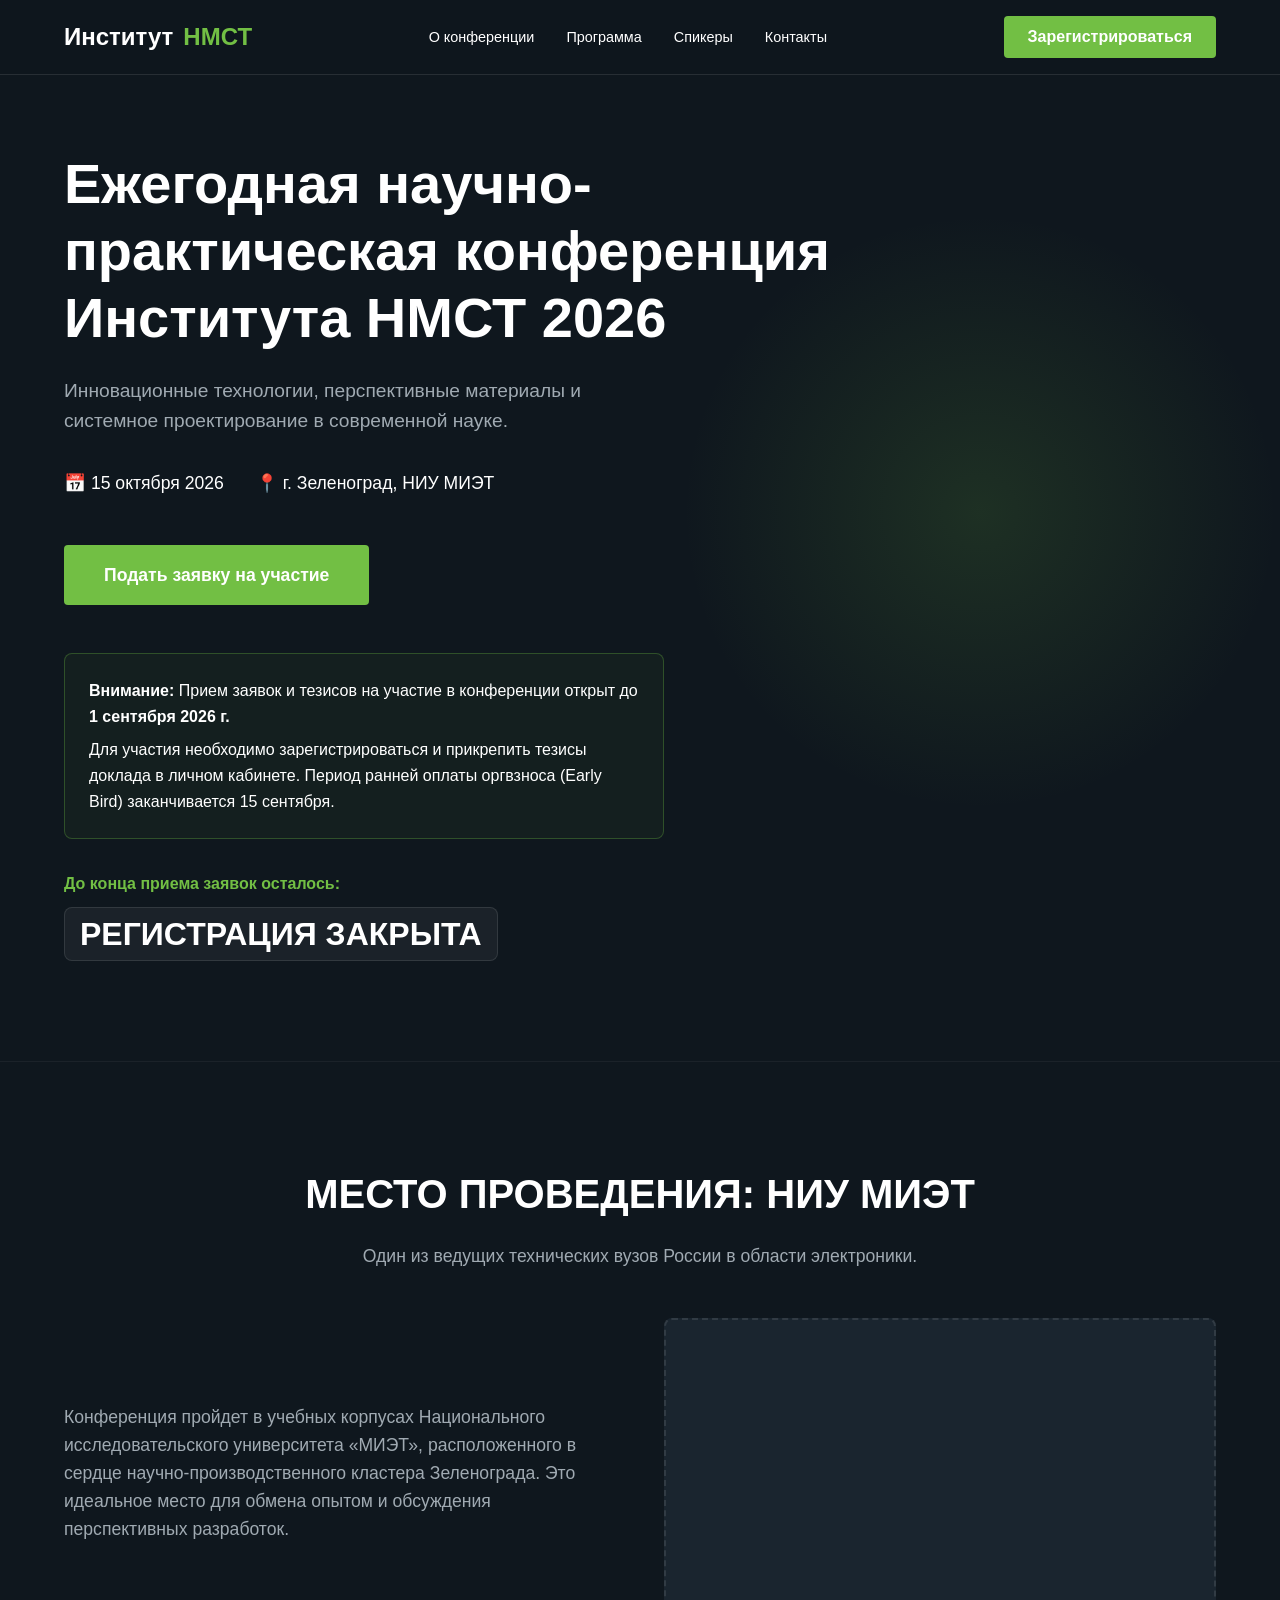
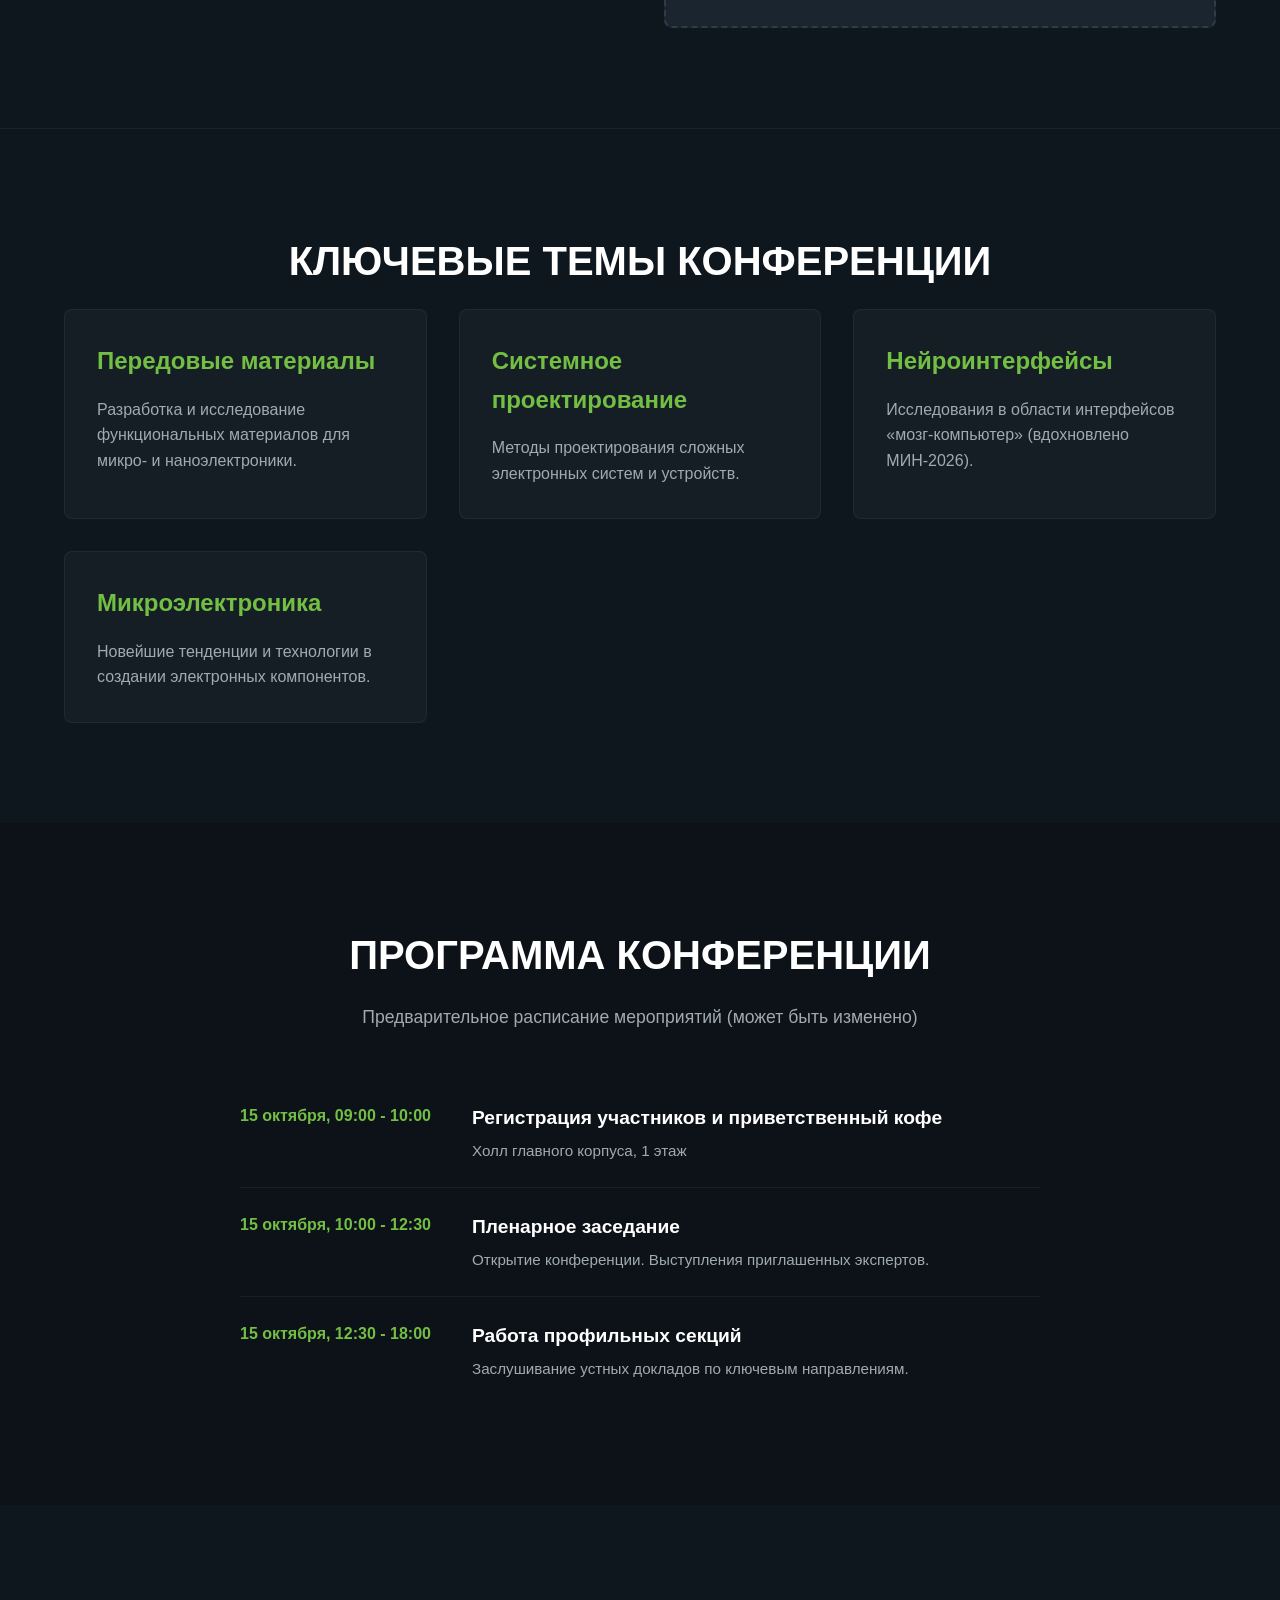
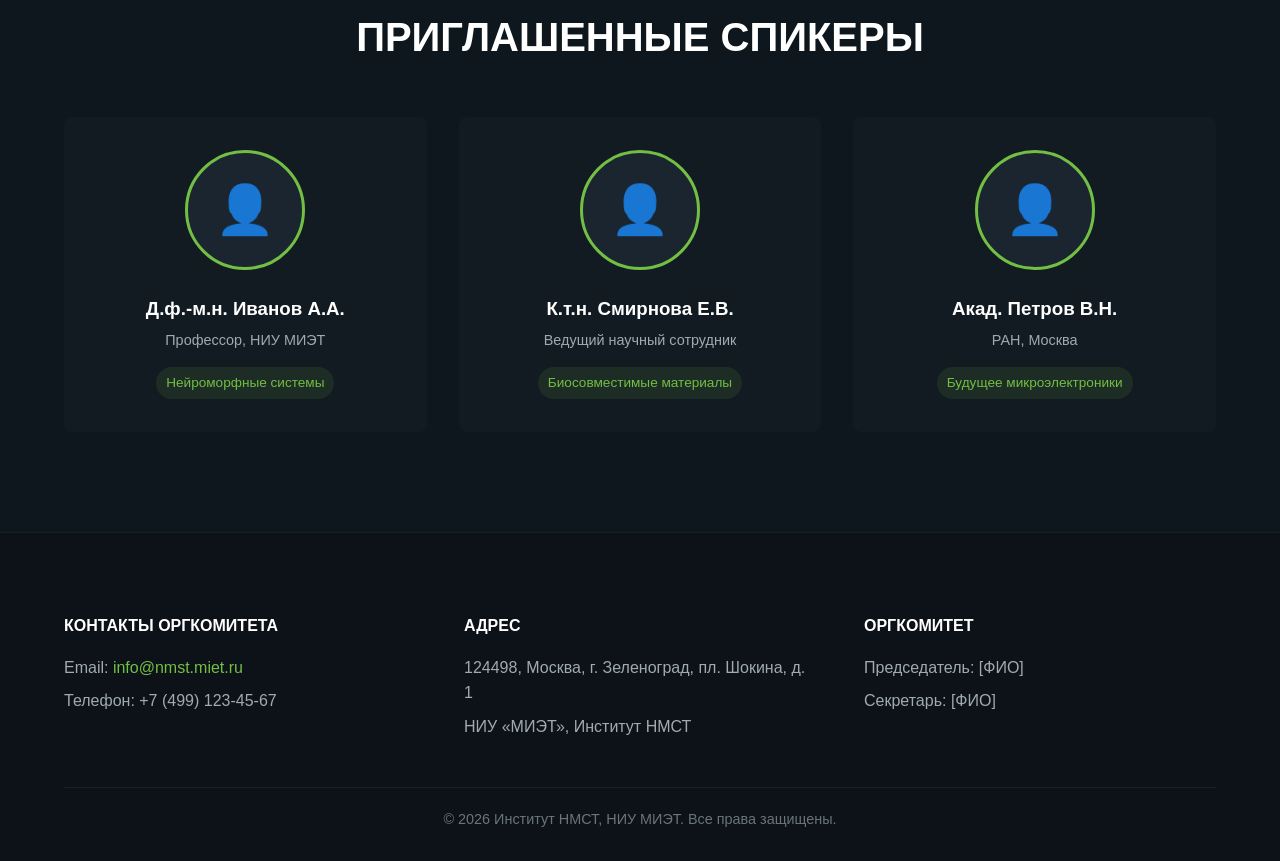
==== index.html @ b45064c2 "Update index.html" ====
<!DOCTYPE html>
<html lang="ru">
<head>
    <meta charset="UTF-8">
    <meta name="viewport" content="width=device-width, initial-scale=1.0">
    <title>Ежегодная конференция Института НМСТ</title>
    <link rel="stylesheet" href="css/style.css">

</head>
<body>

    <header>
        <nav class="navbar">
            <a href="#" class="logo">Институт <span>НМСТ</span></a>
            <ul class="nav-links">
                <li><a href="#location">О конференции</a></li>
                <li><a href="#topics">Программа</a></li>
                <li><a href="#speakers">Спикеры</a></li>
                <li><a href="#contacts">Контакты</a></li>
            </ul>
            <a href="register.html" class="btn-register-sm">Зарегистрироваться</a>
        </nav>
    </header>

    <section class="hero">
        <h1 class="hero-title">Ежегодная научно-практическая конференция Института НМСТ 2026</h1>
        <p class="hero-subtitle">Инновационные технологии, перспективные материалы и системное проектирование в современной науке.</p>
        
        <div class="hero-info">
            <div class="info-item">
                <span>📅 15 октября 2026</span>
            </div>
            <div class="info-item">
                <span>📍 г. Зеленоград, НИУ МИЭТ</span>
            </div>
        </div>

        <a href="apply.html" class="btn-register-lg">Подать заявку на участие</a>

        <div class="deadline-box">
            <p><strong>Внимание:</strong> Прием заявок и тезисов на участие в конференции открыт до <strong>1 сентября 2026 г.</strong></p>
            <p>Для участия необходимо зарегистрироваться и прикрепить тезисы доклада в личном кабинете. Период ранней оплаты оргвзноса (Early Bird) заканчивается 15 сентября.</p>
        </div>
        <div class="countdown-container">
            <p>До конца приема заявок осталось:</p>
            <div class="countdown" id="countdown">
                <div class="time-box"><span id="days">00</span><small>Дней</small></div>
                <div class="time-box"><span id="hours">00</span><small>Часов</small></div>
                <div class="time-box"><span id="minutes">00</span><small>Минут</small></div>
                <div class="time-box"><span id="seconds">00</span><small>Секунд</small></div>
            </div>
        </div>
    </section>

    <section class="about-location fade-in-section" id="location">
        <h2 class="section-title">МЕСТО ПРОВЕДЕНИЯ: НИУ МИЭТ</h2>
        <p class="section-subtitle">Один из ведущих технических вузов России в области электроники.</p>
        <div class="location-details">
            <p>Конференция пройдет в учебных корпусах Национального исследовательского университета «МИЭТ», расположенного в сердце научно-производственного кластера Зеленограда. Это идеальное место для обмена опытом и обсуждения перспективных разработок.</p>
            <div class="map-placeholder" style="overflow: hidden; padding: 0;">
    <iframe src="https://yandex.ru/map-widget/v1/?ll=37.217500%2C55.983333&z=16&text=МИЭТ%20Зеленоград" width="100%" height="100%" frameborder="0" allowfullscreen="true" style="border-radius: 6px;"></iframe>
</div>
        </div>
    </section>

    <section class="conference-topics fade-in-section" id="topics">
        <h2 class="section-title">КЛЮЧЕВЫЕ ТЕМЫ КОНФЕРЕНЦИИ</h2>
        <div class="topics-grid">
            <div class="topic-card">
                <h3>Передовые материалы</h3>
                <p>Разработка и исследование функциональных материалов для микро- и наноэлектроники.</p>
            </div>
            <div class="topic-card">
                <h3>Системное проектирование</h3>
                <p>Методы проектирования сложных электронных систем и устройств.</p>
            </div>
            <div class="topic-card">
                <h3>Нейроинтерфейсы</h3>
                <p>Исследования в области интерфейсов «мозг-компьютер» (вдохновлено МИН-2026).</p>
            </div>
            <div class="topic-card">
                <h3>Микроэлектроника</h3>
                <p>Новейшие тенденции и технологии в создании электронных компонентов.</p>
            </div>
        </div>
    </section>
    
    <section class="program fade-in-section" id="program">
            <h2 class="section-title">ПРОГРАММА КОНФЕРЕНЦИИ</h2>
            <p class="section-subtitle">Предварительное расписание мероприятий (может быть изменено)</p>
            <div class="schedule-container">
                <div class="schedule-item">
                    <div class="time">15 октября, 09:00 - 10:00</div>
                    <div class="event-details">
                        <h4>Регистрация участников и приветственный кофе</h4>
                        <p>Холл главного корпуса, 1 этаж</p>
                    </div>
                </div>
                <div class="schedule-item">
                    <div class="time">15 октября, 10:00 - 12:30</div>
                    <div class="event-details">
                        <h4>Пленарное заседание</h4>
                        <p>Открытие конференции. Выступления приглашенных экспертов.</p>
                    </div>
                </div>
                <div class="schedule-item">
                    <div class="time">15 октября, 12:30 - 18:00</div>
                    <div class="event-details">
                        <h4>Работа профильных секций</h4>
                        <p>Заслушивание устных докладов по ключевым направлениям.</p>
                    </div>
                </div>
            </div>
        </section>
    
        <section class="speakers fade-in-section" id="speakers">
            <h2 class="section-title">ПРИГЛАШЕННЫЕ СПИКЕРЫ</h2>
            <div class="speakers-grid">
                <div class="speaker-card">
                    <div class="speaker-img">👤</div>
                    <h3>Д.ф.-м.н. Иванов А.А.</h3>
                    <p>Профессор, НИУ МИЭТ</p>
                    <span class="speaker-topic">Нейроморфные системы</span>
                </div>
                <div class="speaker-card">
                    <div class="speaker-img">👤</div>
                    <h3>К.т.н. Смирнова Е.В.</h3>
                    <p>Ведущий научный сотрудник</p>
                    <span class="speaker-topic">Биосовместимые материалы</span>
                </div>
                <div class="speaker-card">
                    <div class="speaker-img">👤</div>
                    <h3>Акад. Петров В.Н.</h3>
                    <p>РАН, Москва</p>
                    <span class="speaker-topic">Будущее микроэлектроники</span>
                </div>
            </div>
        </section>
    <footer id="contacts">
        <div class="footer-grid">
            <div class="footer-block">
                <h4>КОНТАКТЫ ОРГКОМИТЕТА</h4>
                <p>Email: <a href="mailto:info@nmst.miet.ru">info@nmst.miet.ru</a></p>
                <p>Телефон: +7 (499) 123-45-67</p>
            </div>
            <div class="footer-block">
                <h4>АДРЕС</h4>
                <p>124498, Москва, г. Зеленоград, пл. Шокина, д. 1</p>
                <p>НИУ «МИЭТ», Институт НМСТ</p>
            </div>
            <div class="footer-block">
                <h4>ОРГКОМИТЕТ</h4>
                <p>Председатель: [ФИО]</p>
                <p>Секретарь: [ФИО]</p>
            </div>
        </div>
        <p class="copyright">&copy; 2026 Институт НМСТ, НИУ МИЭТ. Все права защищены.</p>
    </footer>
    <script>
        // --- Логика модального окна ---
        const modal = document.getElementById("regModal");

        function openModal() {
            modal.style.display = "flex";
        }

        function closeModal() {
            modal.style.display = "none";
        }

        // Закрытие при клике вне окна
        window.onclick = function(event) {
            if (event.target == modal) {
                closeModal();
            }
        }

        // --- Логика таймера обратного отсчета ---
        // Устанавливаем дедлайн (1 сентября 2026 года)
        const countDownDate = new Date("Sep 1, 2026 00:00:00").getTime();

        const x = setInterval(function() {
            const now = new Date().getTime();
            const distance = countDownDate - now;

            // Математика для дней, часов, минут и секунд
            const days = Math.floor(distance / (1000 * 60 * 60 * 24));
            const hours = Math.floor((distance % (1000 * 60 * 60 * 24)) / (1000 * 60 * 60));
            const minutes = Math.floor((distance % (1000 * 60 * 60)) / (1000 * 60));
            const seconds = Math.floor((distance % (1000 * 60)) / 1000);

            // Выводим результат в элементы
            document.getElementById("days").innerHTML = days < 10 ? "0" + days : days;
            document.getElementById("hours").innerHTML = hours < 10 ? "0" + hours : hours;
            document.getElementById("minutes").innerHTML = minutes < 10 ? "0" + minutes : minutes;
            document.getElementById("seconds").innerHTML = seconds < 10 ? "0" + seconds : seconds;

            // Если время вышло
            if (distance < 0) {
                clearInterval(x);
                document.getElementById("countdown").innerHTML = "<div class='time-box'><span>РЕГИСТРАЦИЯ ЗАКРЫТА</span></div>";
            }
        }, 1000); // Обновление каждую секунду
        const observer = new IntersectionObserver((entries) => {
                entries.forEach(entry => {
                    if (entry.isIntersecting) {
                        entry.target.classList.add('is-visible');
                    }
                });
            }, { threshold: 0.1 }); // 0.1 означает, что анимация начнется, когда блок появится на 10%
    
            // Находим все элементы с классом fade-in-section и следим за ними
            document.querySelectorAll('.fade-in-section').forEach((section) => {
                observer.observe(section);
            });
    </script>
</body>
</html>
---- css/style.css ----
html {
    scroll-behavior: smooth;
}

:root {
    --primary-color: #72bf44; /* Зеленый акцент из референса */
    --primary-hover: #5da036;
    --bg-dark: #0f171e;
    --text-light: #ffffff;
    --text-muted: #a0aab2;
}

* {
    margin: 0;
    padding: 0;
    box-sizing: border-box;
    font-family: 'Segoe UI', Roboto, Helvetica, Arial, sans-serif;
}

body {
    background-color: var(--bg-dark);
    color: var(--text-light);
    line-height: 1.6;
}

/* Навигация */
header {
    background-color: rgba(15, 23, 30, 0.95);
    position: fixed;
    width: 100%;
    top: 0;
    z-index: 1000;
    border-bottom: 1px solid rgba(255, 255, 255, 0.1);
}

.navbar {
    display: flex;
    justify-content: space-between;
    align-items: center;
    padding: 1rem 5%;
    max-width: 1400px;
    margin: 0 auto;
}

.logo {
    font-size: 1.5rem;
    font-weight: bold;
    color: var(--text-light);
    text-decoration: none;
    display: flex;
    align-items: center;
    gap: 10px;
}

.logo span {
    color: var(--primary-color);
}

.nav-links {
    list-style: none;
    display: flex;
    gap: 2rem;
}

.nav-links a {
    color: var(--text-light);
    text-decoration: none;
    font-size: 0.9rem;
    transition: color 0.3s;
}

.nav-links a:hover {
    color: var(--primary-color);
}

.btn-register-sm {
    background-color: var(--primary-color);
    color: #fff;
    padding: 0.5rem 1.5rem;
    border: none;
    border-radius: 4px;
    cursor: pointer;
    font-weight: bold;
    transition: background 0.3s;
    text-decoration: none;
}

.btn-register-sm:hover {
    background-color: var(--primary-hover);
}

/* Главный экран (Hero Section) */
.hero {
    padding: 150px 5% 100px;
    min-height: 100vh;
    display: flex;
    flex-direction: column;
    justify-content: center;
    max-width: 1400px;
    margin: 0 auto;
    position: relative;
}

/* Декоративный элемент свечения на фоне */
.hero::before {
    content: '';
    position: absolute;
    top: 20%;
    right: 0%;
    width: 600px;
    height: 600px;
    background: radial-gradient(circle, rgba(114, 191, 68, 0.15) 0%, rgba(15, 23, 30, 0) 70%);
    z-index: -1;
}

.hero-title {
    font-size: 3.5rem;
    line-height: 1.2;
    margin-bottom: 1.5rem;
    max-width: 800px;
}

.hero-subtitle {
    font-size: 1.2rem;
    color: var(--text-muted);
    margin-bottom: 2rem;
    max-width: 600px;
}

.hero-info {
    display: flex;
    gap: 2rem;
    margin-bottom: 3rem;
}

.info-item {
    display: flex;
    align-items: center;
    gap: 10px;
    font-size: 1.1rem;
}

.info-item i {
    color: var(--primary-color);
}

.btn-register-lg {
    background-color: var(--primary-color);
    color: #fff;
    padding: 1rem 2.5rem;
    border: none;
    border-radius: 4px;
    font-size: 1.1rem;
    cursor: pointer;
    font-weight: bold;
    display: inline-block;
    text-decoration: none;
    transition: background 0.3s, transform 0.2s;
    width: fit-content;
}

.btn-register-lg:hover {
    background-color: var(--primary-hover);
    transform: translateY(-2px);
}

.deadline-box {
    margin-top: 3rem;
    border: 1px solid rgba(114, 191, 68, 0.3);
    background: rgba(114, 191, 68, 0.05);
    padding: 1.5rem;
    border-radius: 8px;
    max-width: 600px;
}

.deadline-box p {
    margin-bottom: 0.5rem;
}

.deadline-box p:last-child {
    margin-bottom: 0;
}

/* Глобальные настройки для секций */
.section-title {
    font-size: 2.5rem;
    text-align: center;
    margin-bottom: 1rem;
    color: var(--text-light);
}

.section-subtitle {
    font-size: 1.1rem;
    text-align: center;
    margin-bottom: 3rem;
    color: var(--text-muted);
}

/* Секция о месте проведения */
.about-location {
    padding: 100px 5%;
    max-width: 1400px;
    margin: 0 auto;
    border-top: 1px solid rgba(255, 255, 255, 0.05);
}

.location-details {
    display: grid;
    grid-template-columns: 1fr 1fr;
    gap: 3rem;
    align-items: center;
}

.location-details p {
    font-size: 1.1rem;
    color: var(--text-muted);
}

.map-placeholder {
    background-color: #1a252f;
    border-radius: 8px;
    aspect-ratio: 16/9;
    display: flex;
    justify-content: center;
    align-items: center;
    color: var(--text-muted);
    border: 2px dashed rgba(255, 255, 255, 0.1);
}

/* Секция с темами */
.conference-topics {
    padding: 100px 5%;
    max-width: 1400px;
    margin: 0 auto;
    border-top: 1px solid rgba(255, 255, 255, 0.05);
}

.topics-grid {
    display: grid;
    grid-template-columns: repeat(auto-fit, minmax(280px, 1fr));
    gap: 2rem;
}

.topic-card {
    background: rgba(255, 255, 255, 0.03);
    border: 1px solid rgba(255, 255, 255, 0.05);
    padding: 2rem;
    border-radius: 8px;
    transition: transform 0.3s, border-color 0.3s;
}

.topic-card:hover {
    transform: translateY(-5px);
    border-color: rgba(114, 191, 68, 0.3);
}

.topic-card h3 {
    font-size: 1.5rem;
    margin-bottom: 1rem;
    color: var(--primary-color);
}

.topic-card p {
    color: var(--text-muted);
}

/* Подвал (Footer) */
footer {
    background-color: #0c1218;
    padding: 80px 5% 30px;
    border-top: 1px solid rgba(255, 255, 255, 0.05);
}

.footer-grid {
    display: grid;
    grid-template-columns: repeat(auto-fit, minmax(300px, 1fr));
    gap: 3rem;
    max-width: 1400px;
    margin: 0 auto;
    margin-bottom: 40px;
}

.footer-block h4 {
    color: var(--text-light);
    margin-bottom: 1rem;
}

.footer-block p {
    color: var(--text-muted);
    margin-bottom: 0.5rem;
}

.footer-block a {
    color: var(--primary-color);
    text-decoration: none;
}

.footer-block a:hover {
    text-decoration: underline;
}

.copyright {
    text-align: center;
    color: #6a747c;
    font-size: 0.9rem;
    border-top: 1px solid rgba(255, 255, 255, 0.05);
    padding-top: 20px;
}

/* Модальное окно регистрации */
.modal {
    display: none; 
    position: fixed;
    z-index: 2000;
    left: 0;
    top: 0;
    width: 100%;
    height: 100%;
    background-color: rgba(10, 15, 20, 0.9);
    align-items: center;
    justify-content: center;
}

.modal-content {
    background-color: #162028;
    padding: 40px;
    border-radius: 8px;
    border: 1px solid rgba(114, 191, 68, 0.3);
    width: 100%;
    max-width: 500px;
    position: relative;
    box-shadow: 0 10px 30px rgba(0,0,0,0.5);
}

.close-btn {
    color: var(--text-muted);
    float: right;
    font-size: 28px;
    font-weight: bold;
    cursor: pointer;
    position: absolute;
    top: 15px;
    right: 20px;
}

.close-btn:hover {
    color: var(--primary-color);
}

.modal-content h2 {
    margin-bottom: 20px;
    color: var(--text-light);
}

.form-group {
    margin-bottom: 15px;
}

.form-group label {
    display: block;
    margin-bottom: 5px;
    color: var(--text-muted);
    font-size: 0.9rem;
}

.form-group input, .form-group select {
    width: 100%;
    padding: 10px;
    background-color: rgba(255, 255, 255, 0.05);
    border: 1px solid rgba(255, 255, 255, 0.1);
    border-radius: 4px;
    color: var(--text-light);
    font-size: 1rem;
}

.form-group input:focus, .form-group select:focus {
    outline: none;
    border-color: var(--primary-color);
}

.btn-submit {
    width: 100%;
    background-color: var(--primary-color);
    color: #fff;
    padding: 12px;
    border: none;
    border-radius: 4px;
    font-size: 1.1rem;
    font-weight: bold;
    cursor: pointer;
    margin-top: 10px;
    transition: background 0.3s;
}

.btn-submit:hover {
    background-color: var(--primary-hover);
}
/* --- Стили для Таймера --- */
.countdown-container {
    margin-top: 2rem;
    text-align: left;
}
.countdown-container p {
    color: var(--primary-color);
    font-weight: bold;
    margin-bottom: 10px;
}
.countdown {
    display: flex;
    gap: 15px;
}
.time-box {
    background: rgba(255, 255, 255, 0.05);
    border: 1px solid rgba(255, 255, 255, 0.1);
    padding: 10px 15px;
    border-radius: 8px;
    text-align: center;
    min-width: 80px;
}
.time-box span {
    display: block;
    font-size: 2rem;
    font-weight: bold;
    color: var(--text-light);
    line-height: 1;
}
.time-box small {
    color: var(--text-muted);
    font-size: 0.8rem;
    text-transform: uppercase;
}

/* --- Стили для Программы --- */
.program {
    padding: 100px 5%;
    background-color: #0c1218; /* Чуть темнее фон для контраста */
}
.schedule-container {
    max-width: 800px;
    margin: 0 auto;
}
.schedule-item {
    display: flex;
    gap: 2rem;
    padding: 1.5rem 0;
    border-bottom: 1px solid rgba(255, 255, 255, 0.05);
}
.schedule-item:last-child {
    border-bottom: none;
}
.schedule-item .time {
    color: var(--primary-color);
    font-weight: bold;
    min-width: 200px;
}
.schedule-item h4 {
    font-size: 1.2rem;
    margin-bottom: 5px;
}
.schedule-item p {
    color: var(--text-muted);
    font-size: 0.95rem;
}

/* --- Стили для Спикеров --- */
.speakers {
    padding: 100px 5%;
    max-width: 1400px;
    margin: 0 auto;
}
.speakers-grid {
    display: grid;
    grid-template-columns: repeat(auto-fit, minmax(250px, 1fr));
    gap: 2rem;
    margin-top: 3rem;
}
.speaker-card {
    text-align: center;
    background: rgba(255, 255, 255, 0.02);
    padding: 2rem;
    border-radius: 8px;
    border: 1px solid transparent;
    transition: border 0.3s, transform 0.3s;
}
.speaker-card:hover {
    border-color: rgba(114, 191, 68, 0.3);
    transform: translateY(-5px);
}
.speaker-img {
    width: 120px;
    height: 120px;
    background-color: #1a252f;
    border-radius: 50%;
    margin: 0 auto 1.5rem;
    display: flex;
    align-items: center;
    justify-content: center;
    font-size: 3rem;
    border: 3px solid var(--primary-color);
}
.speaker-card h3 {
    margin-bottom: 5px;
}
.speaker-card p {
    color: var(--text-muted);
    font-size: 0.9rem;
    margin-bottom: 15px;
}
.speaker-topic {
    display: inline-block;
    background: rgba(114, 191, 68, 0.1);
    color: var(--primary-color);
    padding: 5px 10px;
    border-radius: 20px;
    font-size: 0.85rem;
}
/* --- Анимации появления при скролле --- */
.fade-in-section {
    opacity: 0;
    transform: translateY(40px);
    transition: opacity 0.8s ease-out, transform 0.8s ease-out;
    will-change: opacity, visibility;
}

.fade-in-section.is-visible {
    opacity: 1;
    transform: none;
}
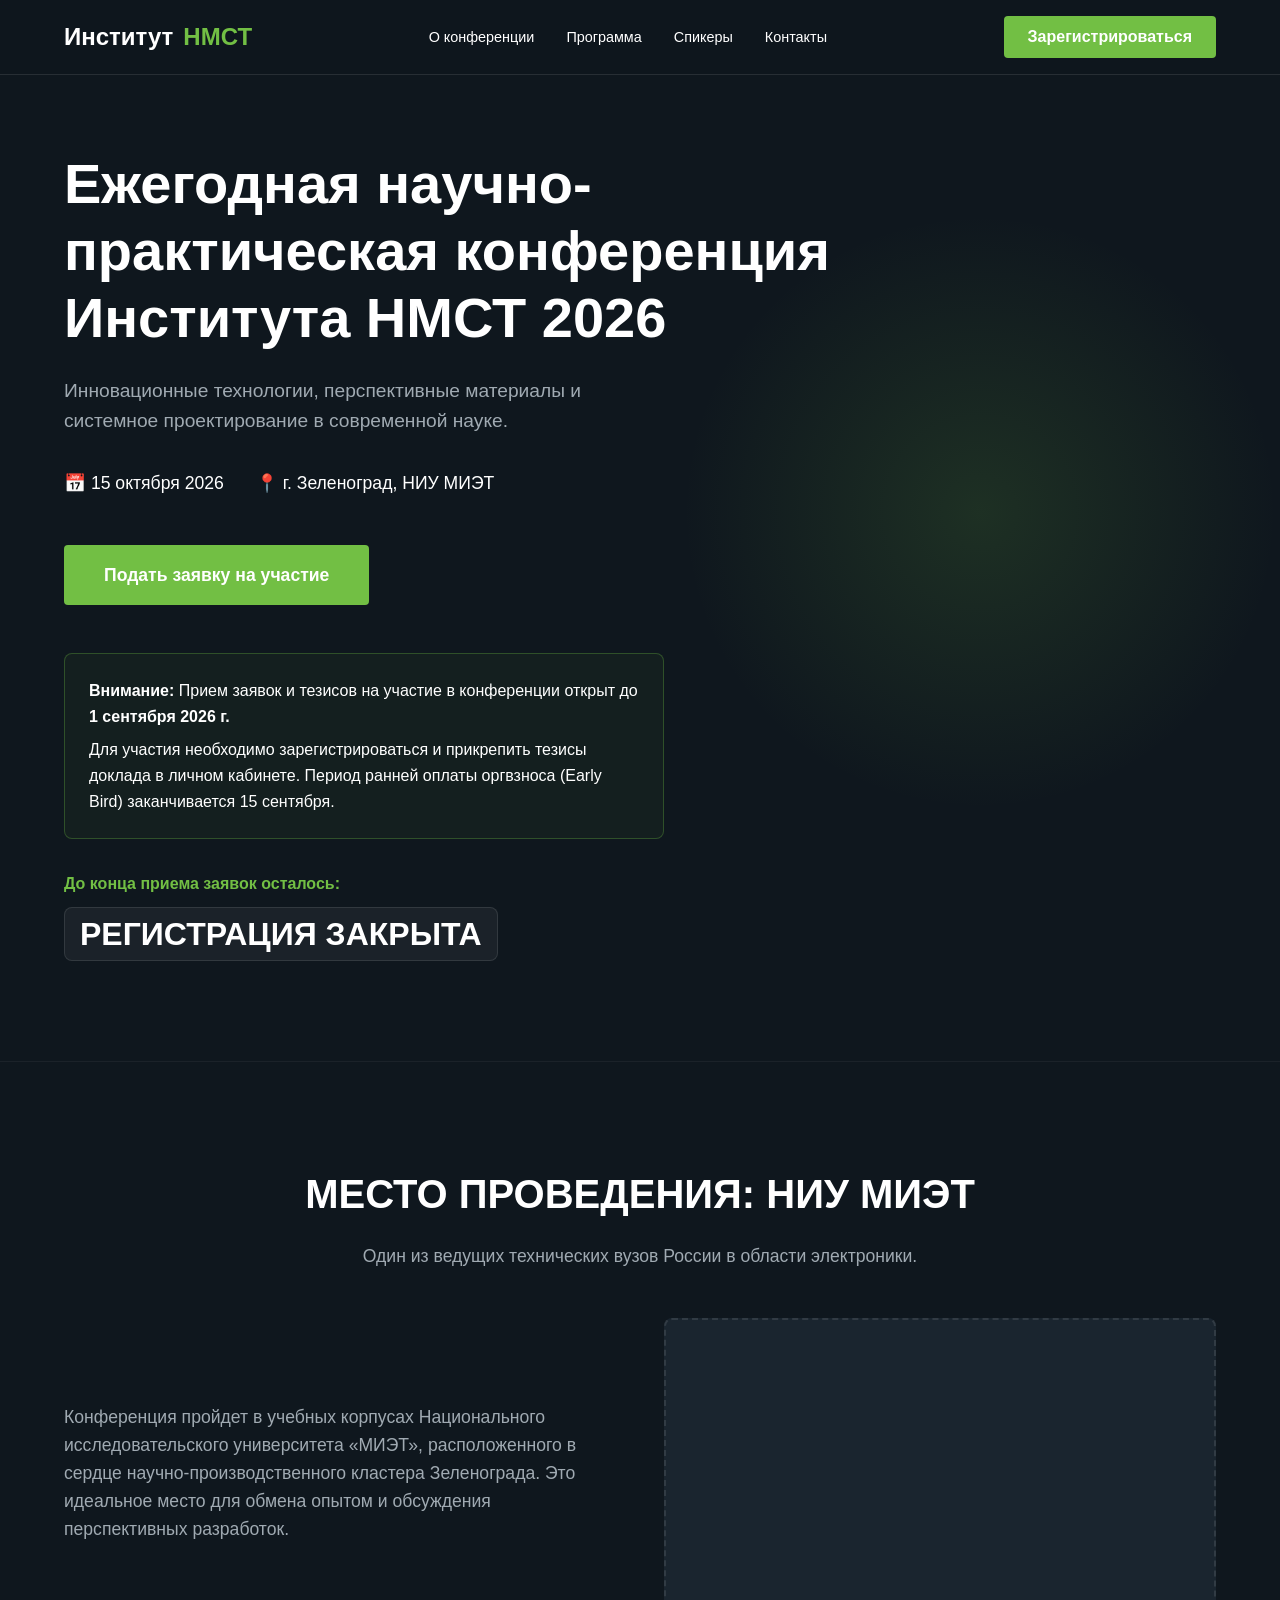
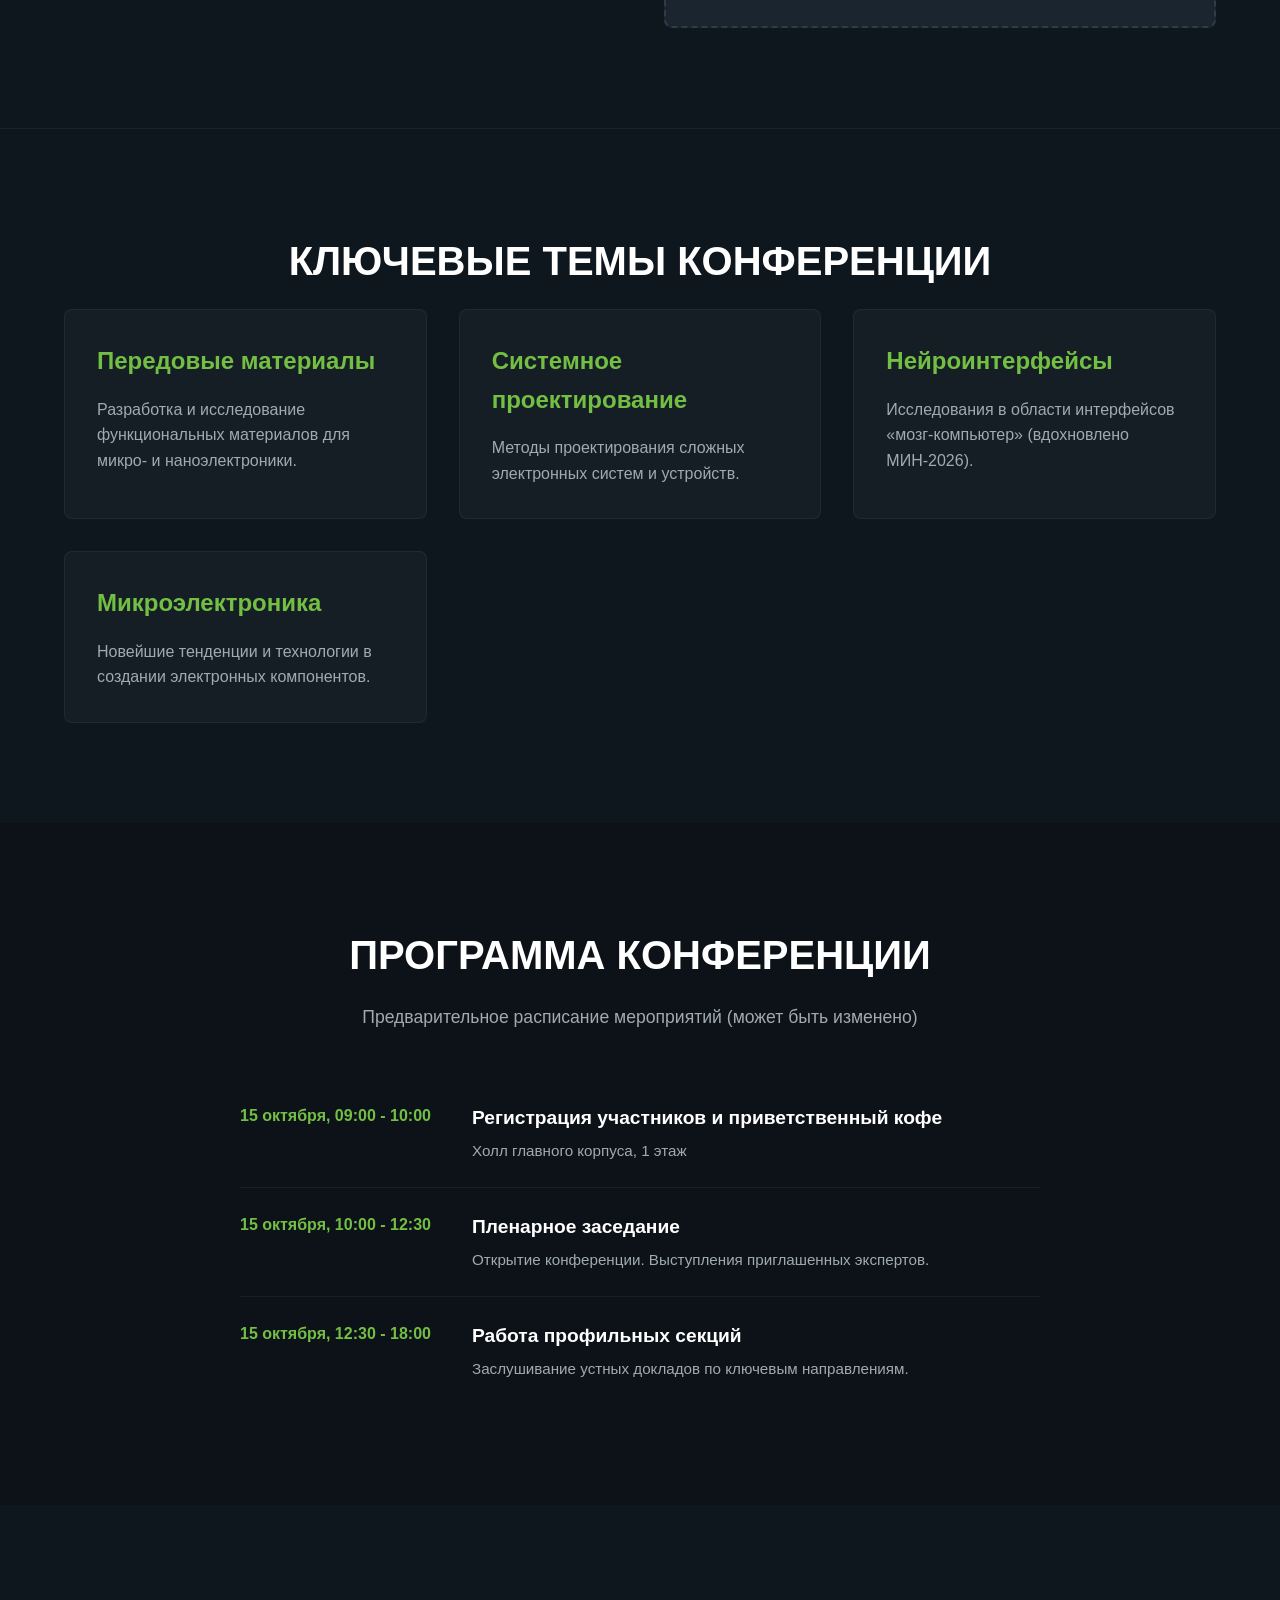
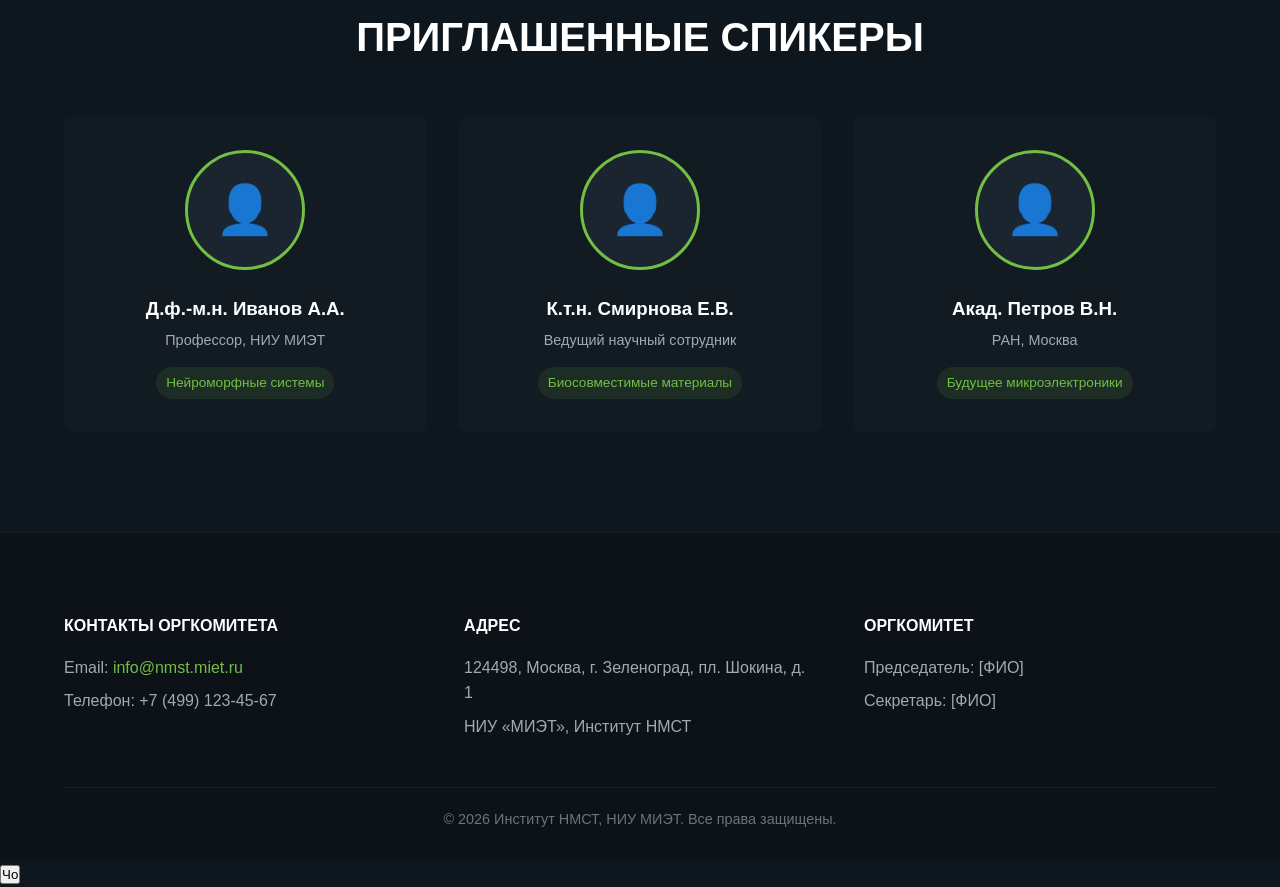
==== commit 3d961745: "Update index.html" ====
--- a/index.html
+++ b/index.html
@@ -214,5 +214,10 @@
                 observer.observe(section);
             });
     </script>
+    <div id="easterEggScreen" class="easter-egg-screen">
+        <audio id="dubstepAudio" src="https://www.soundhelix.com/examples/mp3/SoundHelix-Song-1.mp3" preload="auto"></audio>
+    </div>
+
+    <button id="choBtn" class="cho-btn">Чо</button>
 </body>
 </html>
--- a/css/style.css
+++ b/css/style.css
@@ -526,3 +526,70 @@
     opacity: 1;
     transform: none;
 }
+/* --- Стили для новых страниц (Регистрация, Кабинет, Заявка) --- */
+.page-container {
+    padding: 120px 5% 50px;
+    min-height: 100vh;
+    display: flex;
+    flex-direction: column;
+    align-items: center;
+    max-width: 1000px;
+    margin: 0 auto;
+}
+
+.auth-box {
+    background-color: #162028;
+    padding: 40px;
+    border-radius: 8px;
+    border: 1px solid rgba(114, 191, 68, 0.3);
+    width: 100%;
+    max-width: 450px;
+    box-shadow: 0 10px 30px rgba(0,0,0,0.5);
+    margin-top: 50px;
+}
+
+.auth-box h2 {
+    margin-bottom: 25px;
+    text-align: center;
+    color: var(--text-light);
+}
+
+.content-box {
+    background-color: #162028;
+    padding: 40px;
+    border-radius: 8px;
+    border: 1px solid rgba(255, 255, 255, 0.1);
+    width: 100%;
+    margin-bottom: 30px;
+}
+
+.content-box h2 {
+    color: var(--primary-color);
+    margin-bottom: 20px;
+}
+
+.content-box ul {
+    margin-left: 20px;
+    margin-bottom: 20px;
+    color: var(--text-muted);
+}
+
+.content-box li {
+    margin-bottom: 10px;
+}
+
+.dashboard-grid {
+    display: grid;
+    grid-template-columns: repeat(auto-fit, minmax(300px, 1fr));
+    gap: 20px;
+    width: 100%;
+    margin-top: 30px;
+}
+
+.dashboard-card {
+    background: rgba(255, 255, 255, 0.03);
+    border: 1px dashed rgba(114, 191, 68, 0.5);
+    padding: 30px;
+    border-radius: 8px;
+    text-align: center;
+}
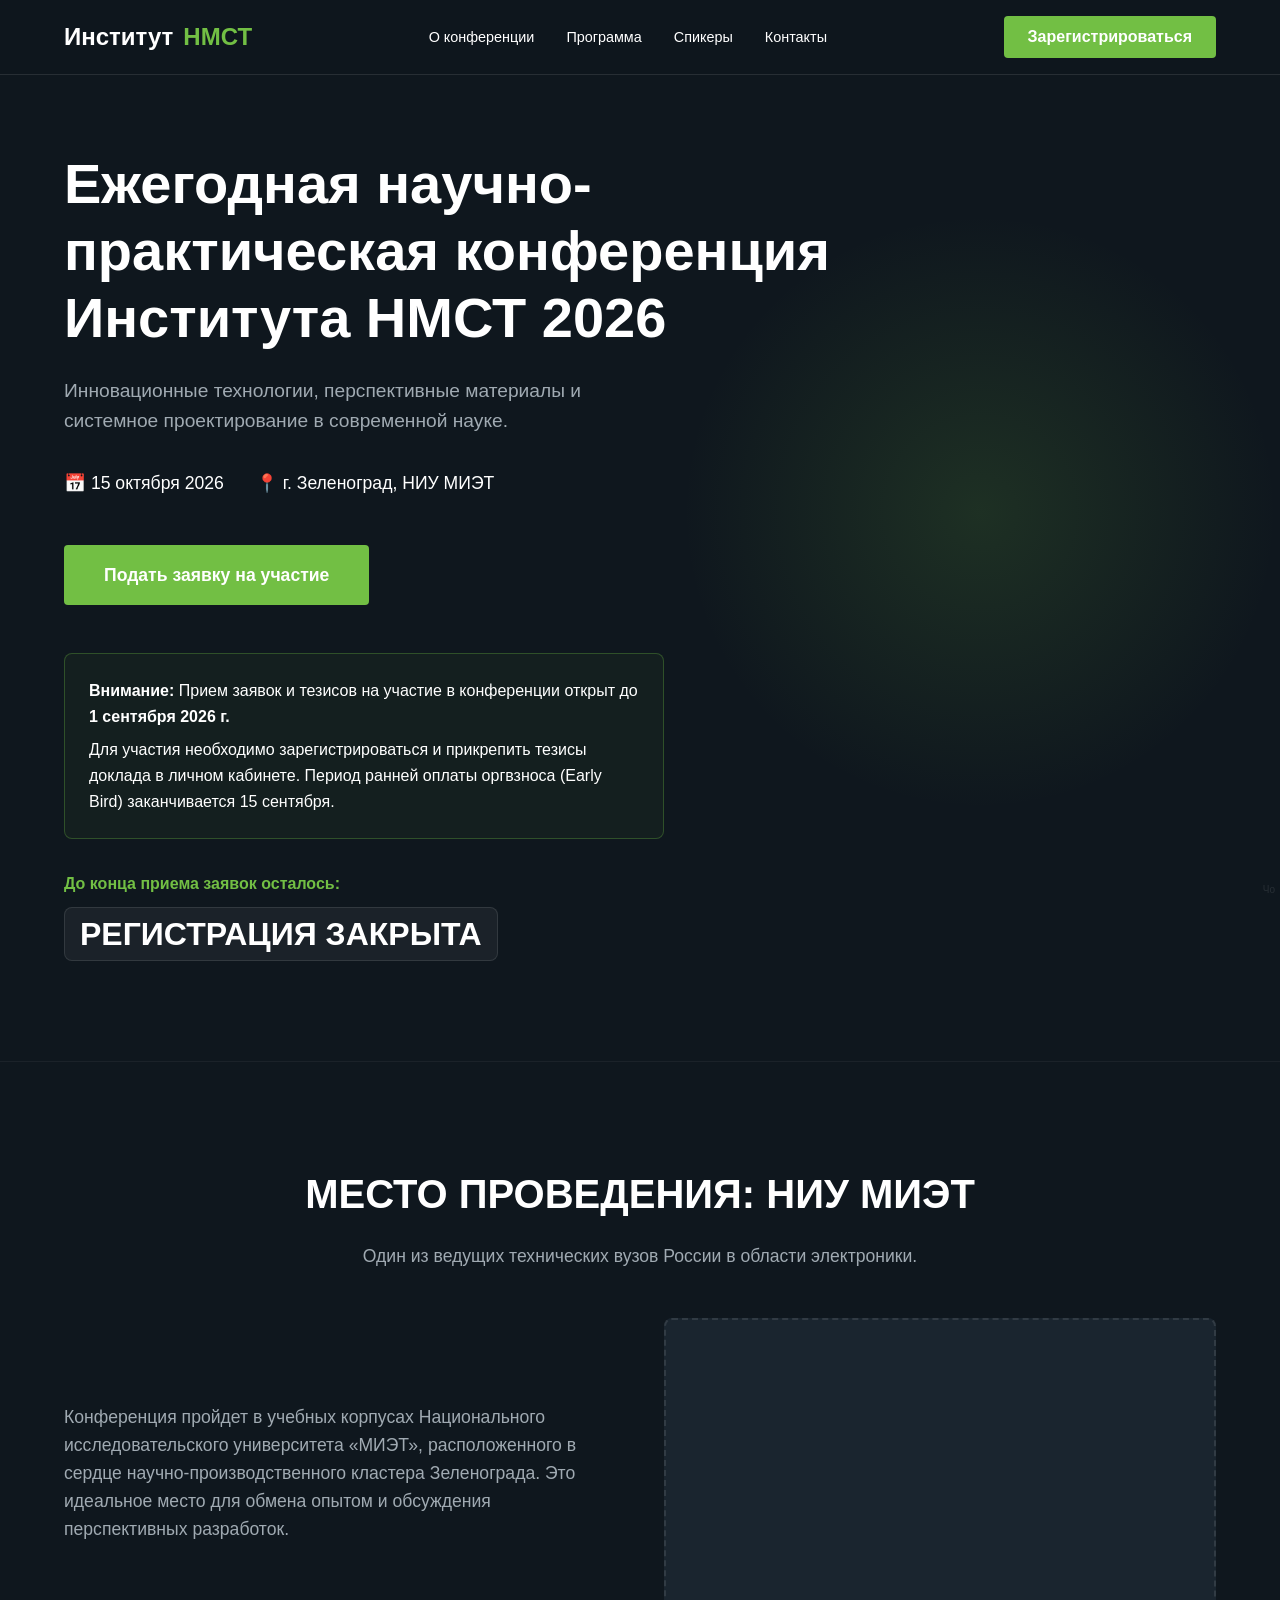
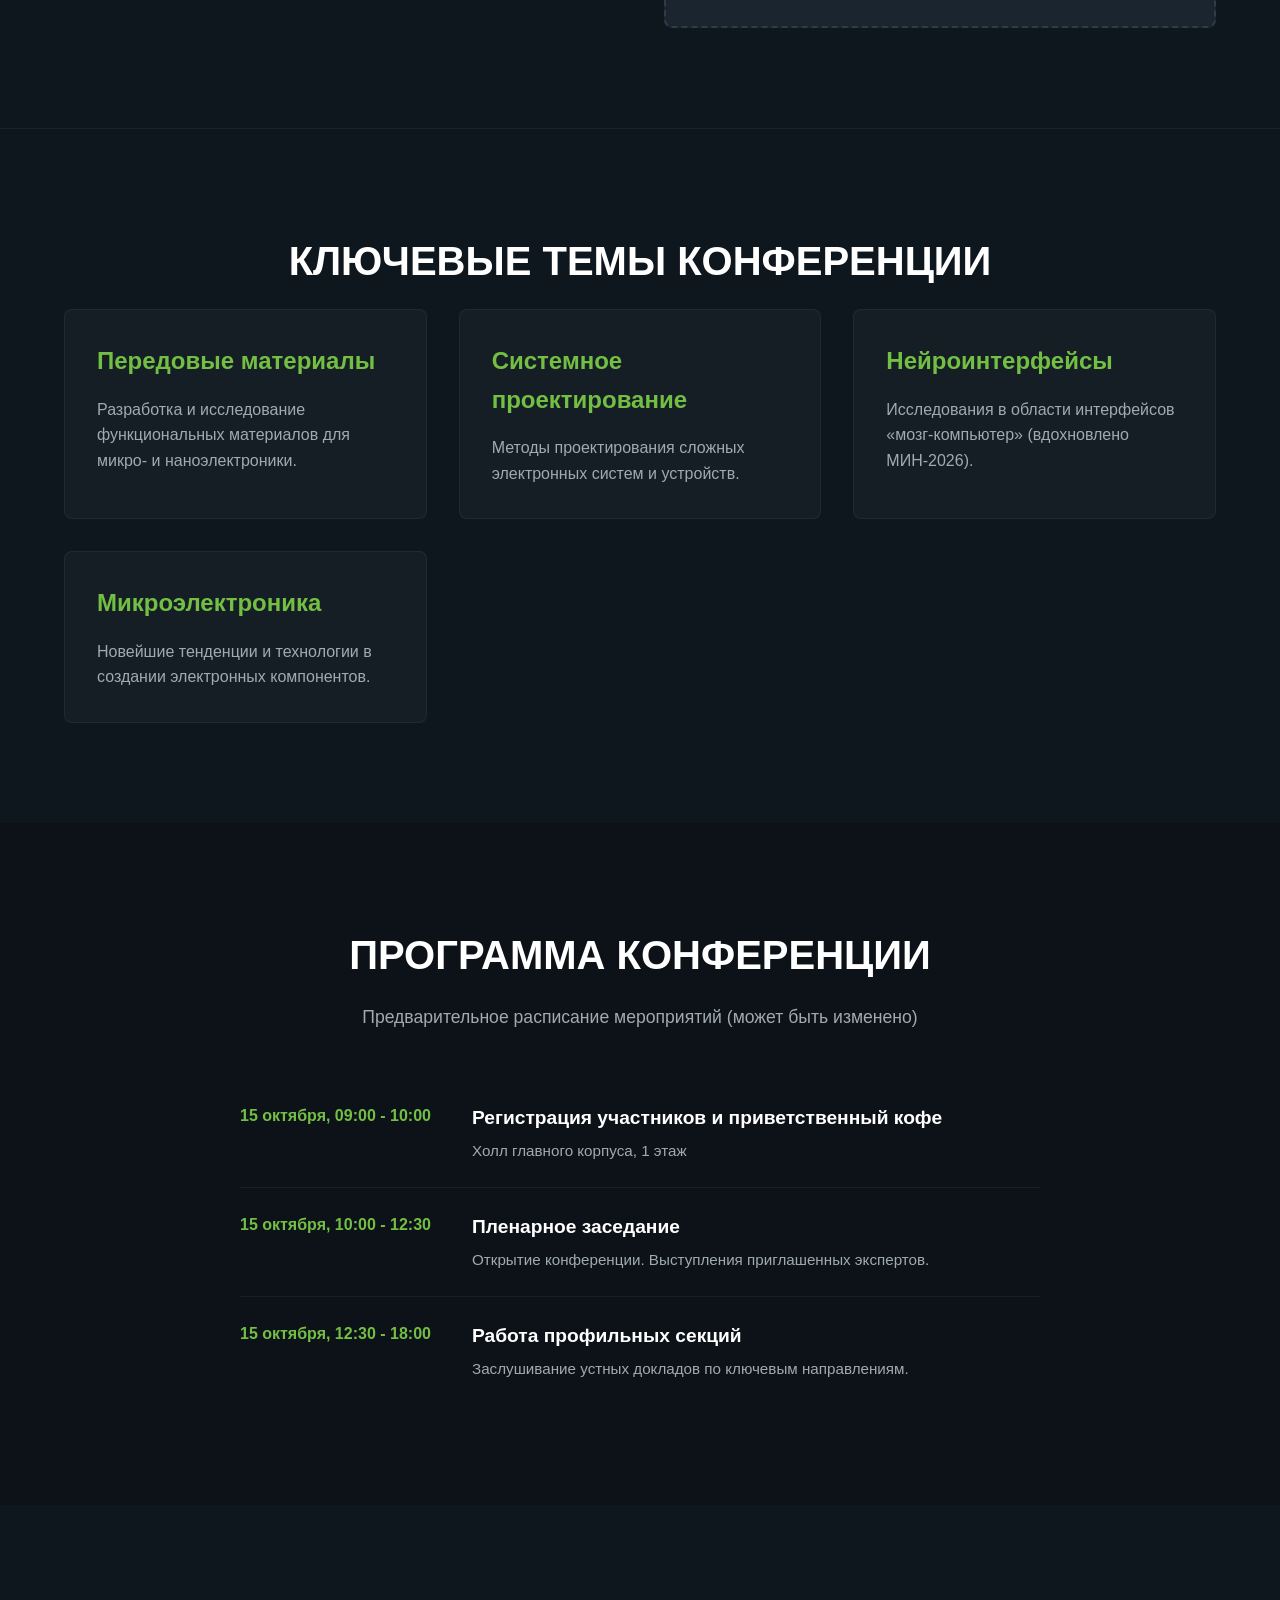
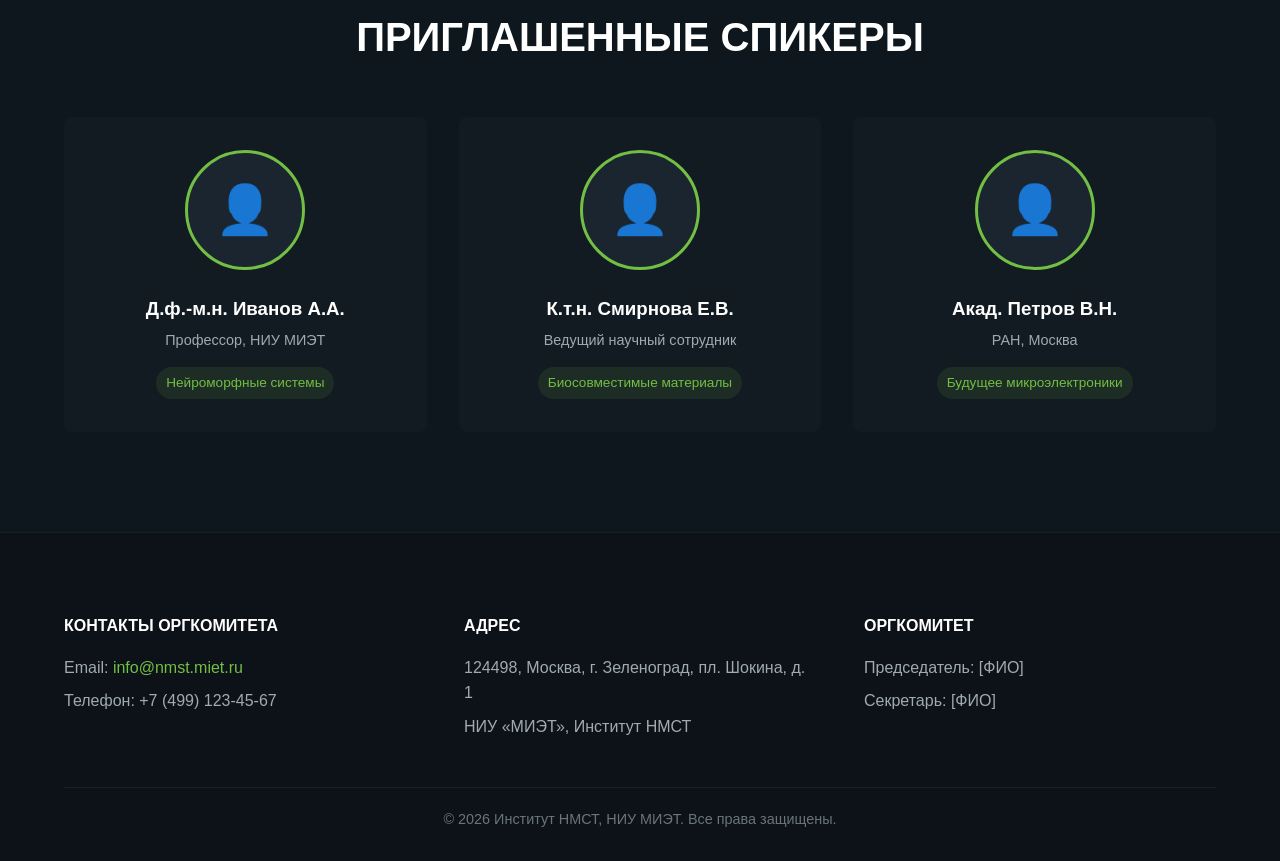
==== commit 2a1ed86b: "Update index.html" ====
--- a/index.html
+++ b/index.html
@@ -213,6 +213,28 @@
             document.querySelectorAll('.fade-in-section').forEach((section) => {
                 observer.observe(section);
             });
+        // --- Логика ПАСХАЛКИ ---
+        const choBtn = document.getElementById('choBtn');
+        const easterEggScreen = document.getElementById('easterEggScreen');
+        const dubstepAudio = document.getElementById('dubstepAudio');
+
+        choBtn.addEventListener('click', () => {
+            // Показываем экран и включаем тряску
+            easterEggScreen.style.display = 'block';
+            easterEggScreen.classList.add('shake-it');
+            
+            // Включаем музон с самого начала
+            dubstepAudio.currentTime = 0; 
+            dubstepAudio.play();
+
+            // Запускаем таймер на 10 секунд (10000 миллисекунд)
+            setTimeout(() => {
+                // Выключаем всё
+                easterEggScreen.style.display = 'none';
+                easterEggScreen.classList.remove('shake-it');
+                dubstepAudio.pause();
+            }, 10000);
+        });
     </script>
     <div id="easterEggScreen" class="easter-egg-screen">
         <audio id="dubstepAudio" src="https://www.soundhelix.com/examples/mp3/SoundHelix-Song-1.mp3" preload="auto"></audio>
--- a/css/style.css
+++ b/css/style.css
@@ -593,3 +593,59 @@
     border-radius: 8px;
     text-align: center;
 }
+/* --- ПАСХАЛКА --- */
+.cho-btn {
+    position: fixed;
+    bottom: 5px;
+    right: 5px;
+    background: transparent;
+    border: none;
+    color: rgba(255, 255, 255, 0.1); /* Почти невидимая (10% видимости) */
+    font-size: 10px;
+    cursor: pointer;
+    z-index: 9998;
+    transition: color 0.3s;
+}
+
+.cho-btn:hover {
+    color: var(--primary-color); /* При наведении подсветится зеленым */
+}
+
+.easter-egg-screen {
+    display: none; /* Скрыто по умолчанию */
+    position: fixed;
+    top: 0;
+    left: 0;
+    width: 100vw;
+    height: 100vh;
+    z-index: 9999;
+    background-color: #000;
+    
+    /* СЮДА МОЖЕТЕ ВСТАВИТЬ СВОЮ КАРТИНКУ */
+    /* Например: background-image: url('../img/meme.jpg'); */
+    background-image: url('https://i.imgflip.com/4/348z03.jpg'); 
+    
+    background-size: contain;
+    background-position: center;
+    background-repeat: no-repeat;
+}
+
+/* Класс, который мы будем добавлять скриптом, чтобы запустить тряску */
+.shake-it {
+    animation: shake 0.3s infinite; /* Трясется бесконечно, пока открыто */
+}
+
+/* Сама анимация эпичной тряски */
+@keyframes shake {
+    0% { transform: translate(2px, 1px) rotate(0deg); }
+    10% { transform: translate(-1px, -2px) rotate(-1deg); }
+    20% { transform: translate(-3px, 0px) rotate(1deg); }
+    30% { transform: translate(3px, 2px) rotate(0deg); }
+    40% { transform: translate(1px, -1px) rotate(1deg); }
+    50% { transform: translate(-1px, 2px) rotate(-1deg); }
+    60% { transform: translate(-3px, 1px) rotate(0deg); }
+    70% { transform: translate(3px, 1px) rotate(-1deg); }
+    80% { transform: translate(-1px, -1px) rotate(1deg); }
+    90% { transform: translate(1px, 2px) rotate(0deg); }
+    100% { transform: translate(1px, -2px) rotate(-1deg); }
+}
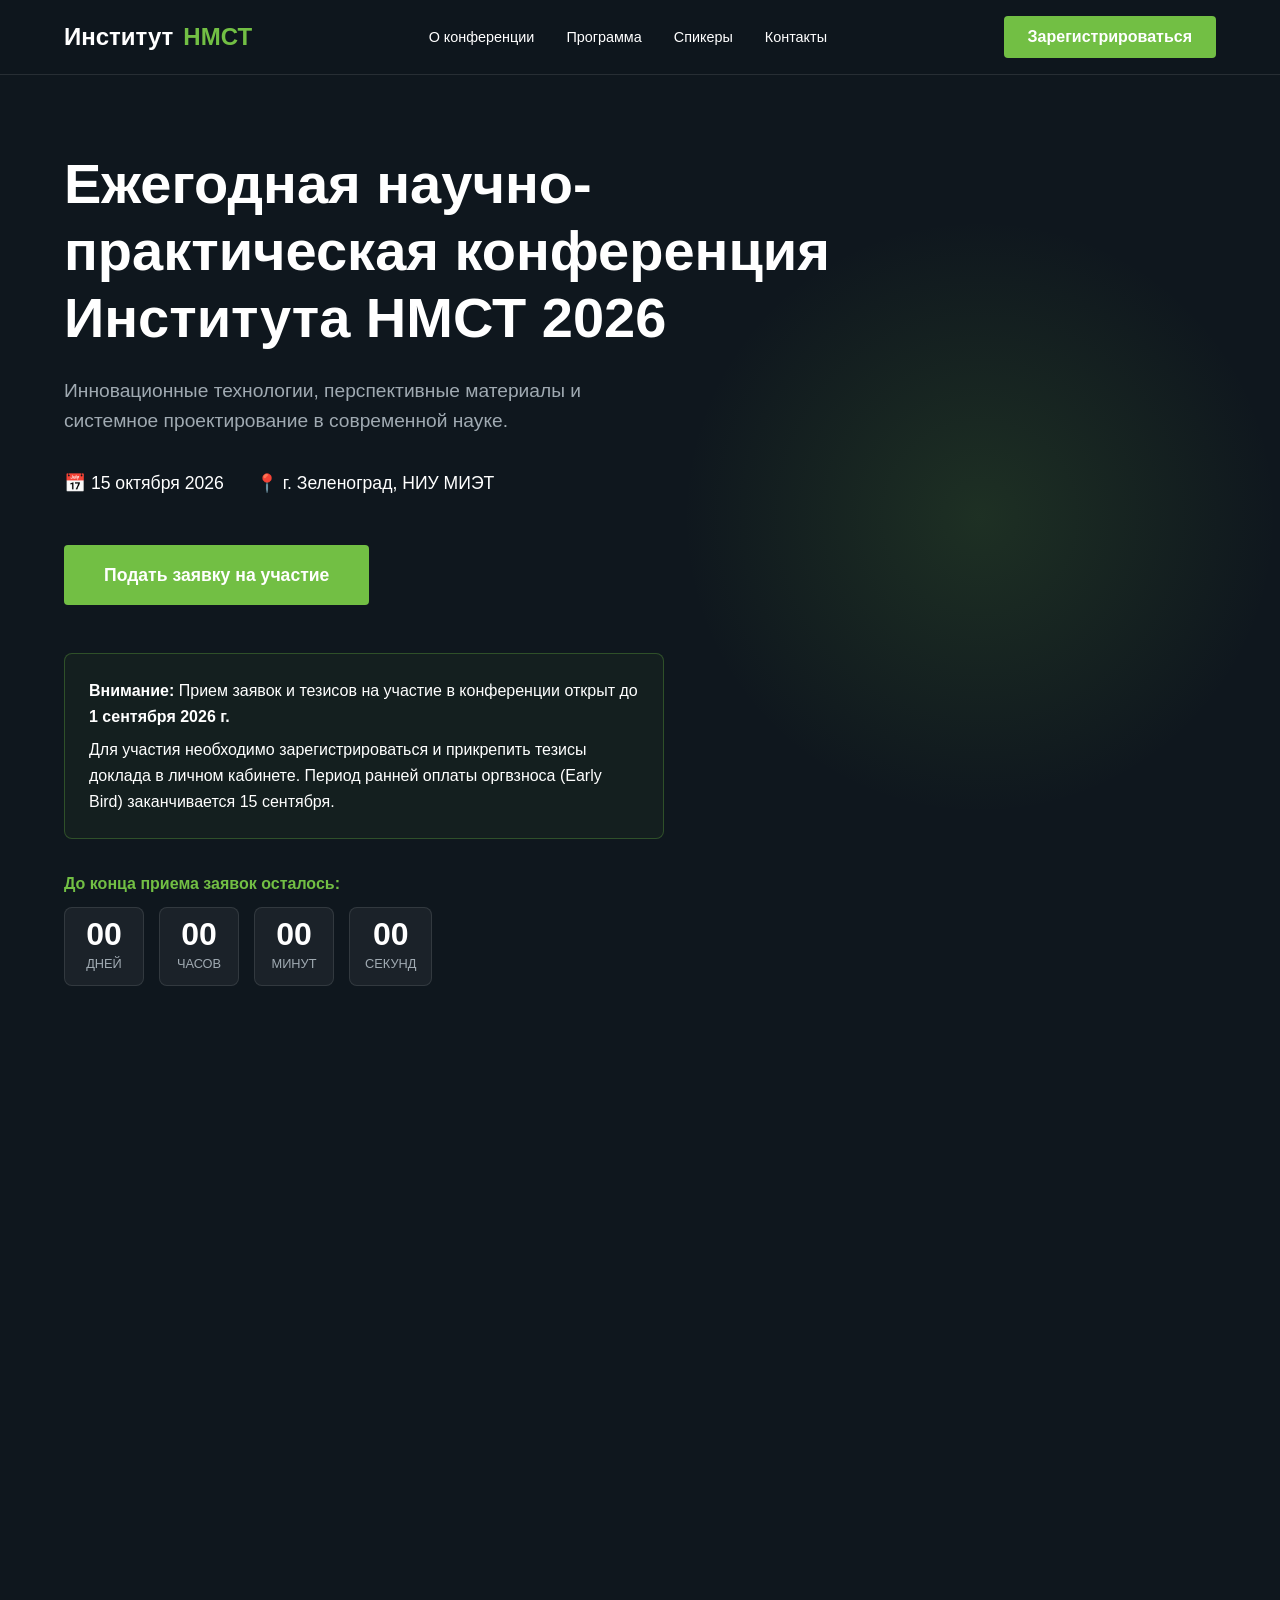
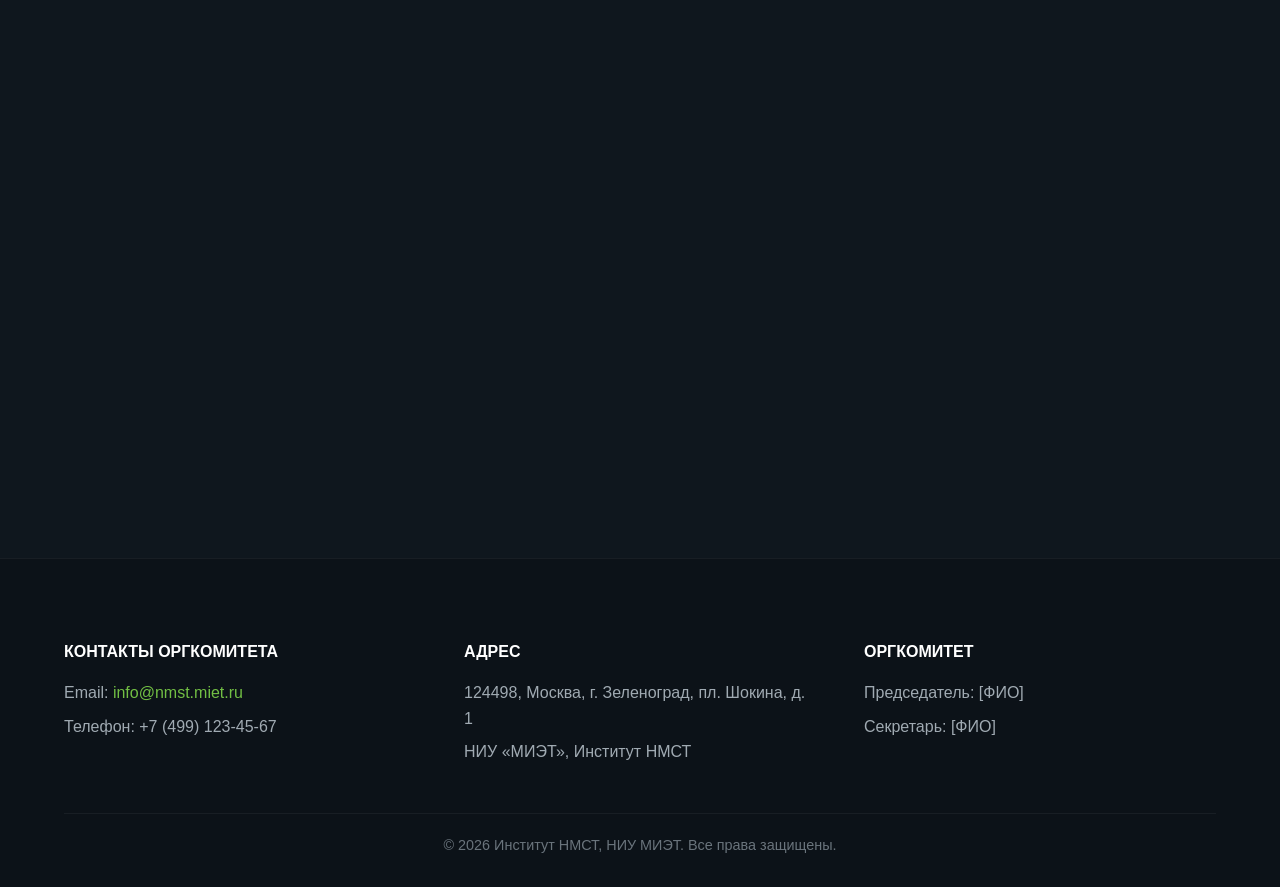
==== commit b86e899e: "Update index.html" ====
--- a/index.html
+++ b/index.html
@@ -218,28 +218,20 @@
         const easterEggScreen = document.getElementById('easterEggScreen');
         const dubstepAudio = document.getElementById('dubstepAudio');
 
-        choBtn.addEventListener('click', () => {
-            // Показываем экран и включаем тряску
-            easterEggScreen.style.display = 'block';
-            easterEggScreen.classList.add('shake-it');
-            
-            // Включаем музон с самого начала
-            dubstepAudio.currentTime = 0; 
-            dubstepAudio.play();
-
-            // Запускаем таймер на 10 секунд (10000 миллисекунд)
-            setTimeout(() => {
-                // Выключаем всё
-                easterEggScreen.style.display = 'none';
-                easterEggScreen.classList.remove('shake-it');
-                dubstepAudio.pause();
-            }, 10000);
-        });
-    </script>
-    <div id="easterEggScreen" class="easter-egg-screen">
-        <audio id="dubstepAudio" src="https://www.soundhelix.com/examples/mp3/SoundHelix-Song-1.mp3" preload="auto"></audio>
-    </div>
-
-    <button id="choBtn" class="cho-btn">Чо</button>
+        if(choBtn) { // Проверяем, существует ли кнопка
+            choBtn.addEventListener('click', () => {
+                easterEggScreen.style.display = 'block';
+                easterEggScreen.classList.add('shake-it');
+                
+                dubstepAudio.currentTime = 27; // Дроп с 27 секунды
+                dubstepAudio.play().catch(e => console.log("Нужно кликнуть по странице, чтобы звук разрешился"));
+
+                setTimeout(() => {
+                    easterEggScreen.style.display = 'none';
+                    easterEggScreen.classList.remove('shake-it');
+                    dubstepAudio.pause();
+                }, 10000);
+            });
+        }
 </body>
 </html>
--- a/css/style.css
+++ b/css/style.css
@@ -623,7 +623,7 @@
     
     /* СЮДА МОЖЕТЕ ВСТАВИТЬ СВОЮ КАРТИНКУ */
     /* Например: background-image: url('../img/meme.jpg'); */
-    background-image: url('https://i.imgflip.com/4/348z03.jpg'); 
+    background-image: url('../img/photo_2026-02-18_00-16-53.jpg'); 
     
     background-size: contain;
     background-position: center;
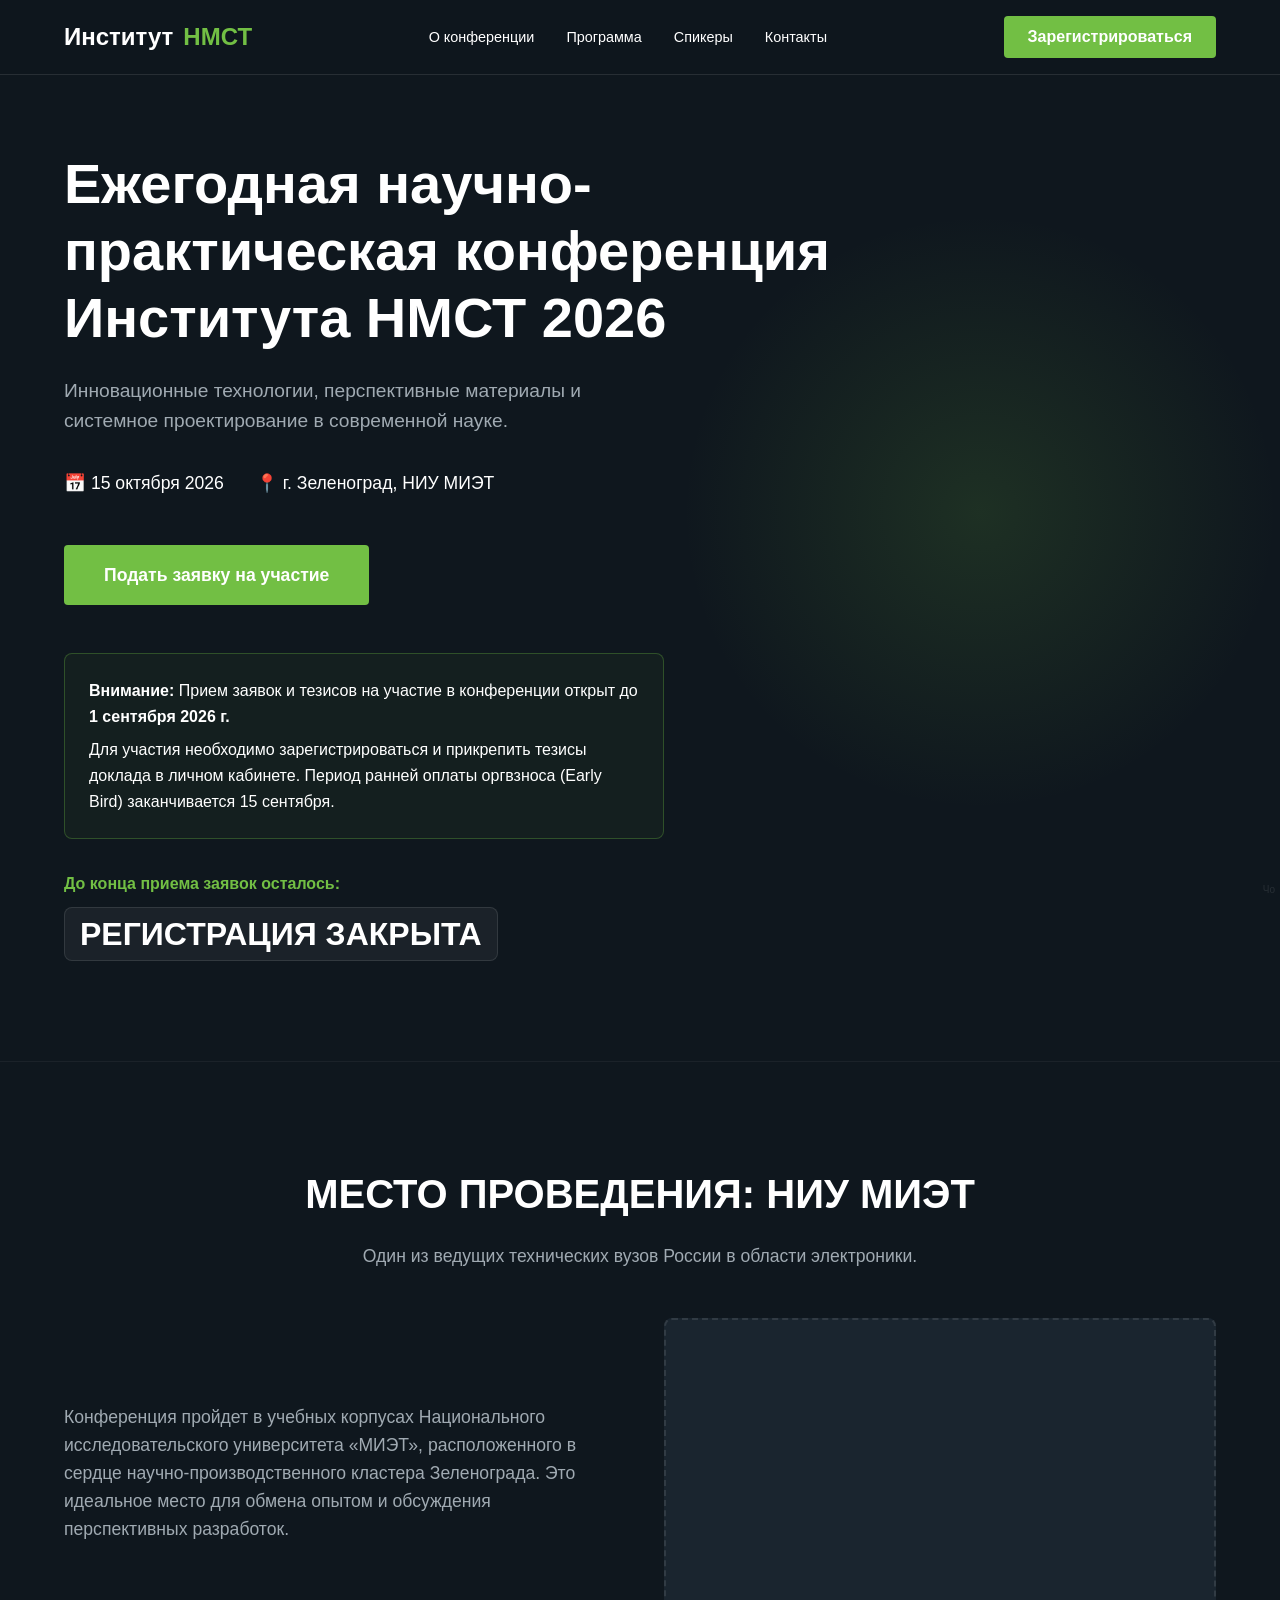
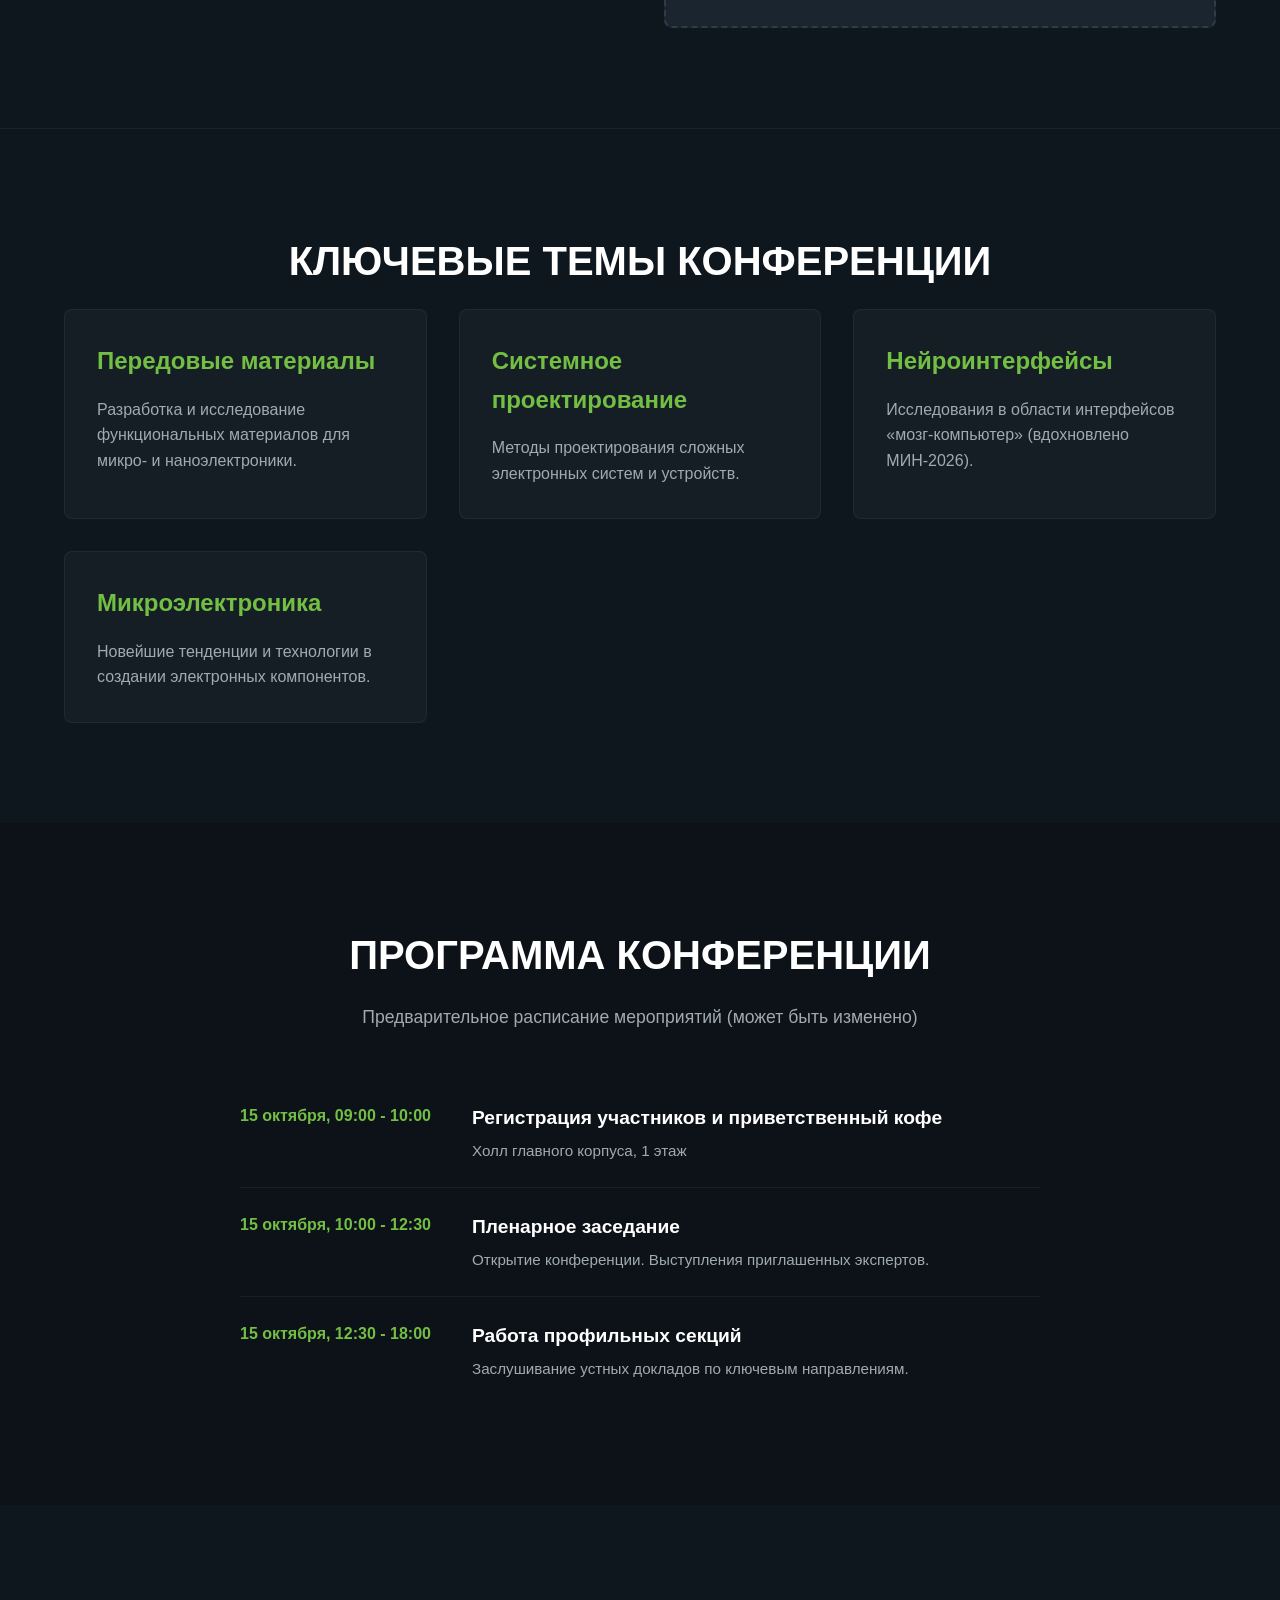
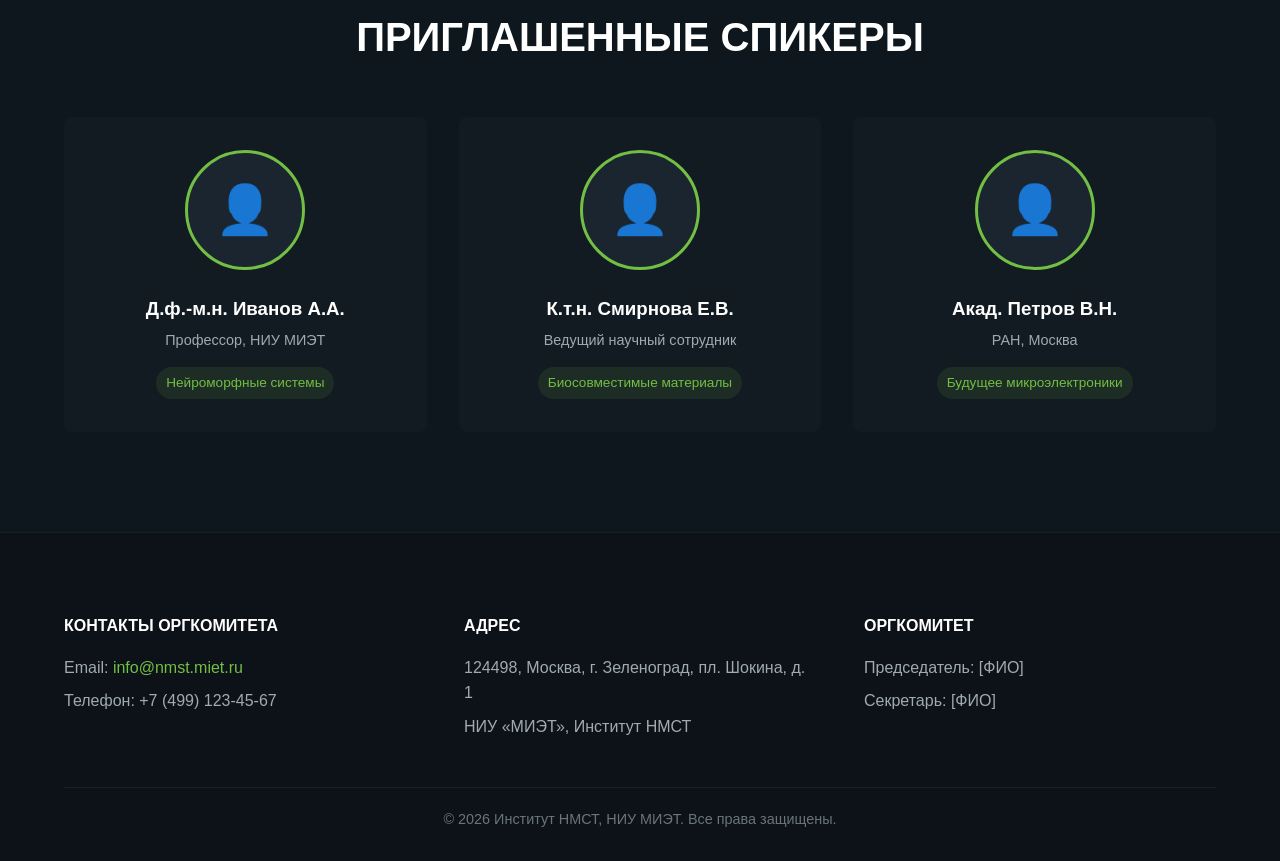
==== commit 3d05cc30: "Update index.html" ====
--- a/index.html
+++ b/index.html
@@ -5,7 +5,6 @@
     <meta name="viewport" content="width=device-width, initial-scale=1.0">
     <title>Ежегодная конференция Института НМСТ</title>
     <link rel="stylesheet" href="css/style.css">
-
 </head>
 <body>
 
@@ -58,8 +57,8 @@
         <div class="location-details">
             <p>Конференция пройдет в учебных корпусах Национального исследовательского университета «МИЭТ», расположенного в сердце научно-производственного кластера Зеленограда. Это идеальное место для обмена опытом и обсуждения перспективных разработок.</p>
             <div class="map-placeholder" style="overflow: hidden; padding: 0;">
-    <iframe src="https://yandex.ru/map-widget/v1/?ll=37.217500%2C55.983333&z=16&text=МИЭТ%20Зеленоград" width="100%" height="100%" frameborder="0" allowfullscreen="true" style="border-radius: 6px;"></iframe>
-</div>
+                <iframe src="https://yandex.ru/map-widget/v1/?ll=37.217500%2C55.983333&z=16&text=МИЭТ%20Зеленоград" width="100%" height="100%" frameborder="0" allowfullscreen="true" style="border-radius: 6px;"></iframe>
+            </div>
         </div>
     </section>
 
@@ -86,56 +85,57 @@
     </section>
     
     <section class="program fade-in-section" id="program">
-            <h2 class="section-title">ПРОГРАММА КОНФЕРЕНЦИИ</h2>
-            <p class="section-subtitle">Предварительное расписание мероприятий (может быть изменено)</p>
-            <div class="schedule-container">
-                <div class="schedule-item">
-                    <div class="time">15 октября, 09:00 - 10:00</div>
-                    <div class="event-details">
-                        <h4>Регистрация участников и приветственный кофе</h4>
-                        <p>Холл главного корпуса, 1 этаж</p>
-                    </div>
+        <h2 class="section-title">ПРОГРАММА КОНФЕРЕНЦИИ</h2>
+        <p class="section-subtitle">Предварительное расписание мероприятий (может быть изменено)</p>
+        <div class="schedule-container">
+            <div class="schedule-item">
+                <div class="time">15 октября, 09:00 - 10:00</div>
+                <div class="event-details">
+                    <h4>Регистрация участников и приветственный кофе</h4>
+                    <p>Холл главного корпуса, 1 этаж</p>
                 </div>
-                <div class="schedule-item">
-                    <div class="time">15 октября, 10:00 - 12:30</div>
-                    <div class="event-details">
-                        <h4>Пленарное заседание</h4>
-                        <p>Открытие конференции. Выступления приглашенных экспертов.</p>
-                    </div>
+            </div>
+            <div class="schedule-item">
+                <div class="time">15 октября, 10:00 - 12:30</div>
+                <div class="event-details">
+                    <h4>Пленарное заседание</h4>
+                    <p>Открытие конференции. Выступления приглашенных экспертов.</p>
                 </div>
-                <div class="schedule-item">
-                    <div class="time">15 октября, 12:30 - 18:00</div>
-                    <div class="event-details">
-                        <h4>Работа профильных секций</h4>
-                        <p>Заслушивание устных докладов по ключевым направлениям.</p>
-                    </div>
+            </div>
+            <div class="schedule-item">
+                <div class="time">15 октября, 12:30 - 18:00</div>
+                <div class="event-details">
+                    <h4>Работа профильных секций</h4>
+                    <p>Заслушивание устных докладов по ключевым направлениям.</p>
                 </div>
             </div>
-        </section>
+        </div>
+    </section>
     
-        <section class="speakers fade-in-section" id="speakers">
-            <h2 class="section-title">ПРИГЛАШЕННЫЕ СПИКЕРЫ</h2>
-            <div class="speakers-grid">
-                <div class="speaker-card">
-                    <div class="speaker-img">👤</div>
-                    <h3>Д.ф.-м.н. Иванов А.А.</h3>
-                    <p>Профессор, НИУ МИЭТ</p>
-                    <span class="speaker-topic">Нейроморфные системы</span>
-                </div>
-                <div class="speaker-card">
-                    <div class="speaker-img">👤</div>
-                    <h3>К.т.н. Смирнова Е.В.</h3>
-                    <p>Ведущий научный сотрудник</p>
-                    <span class="speaker-topic">Биосовместимые материалы</span>
-                </div>
-                <div class="speaker-card">
-                    <div class="speaker-img">👤</div>
-                    <h3>Акад. Петров В.Н.</h3>
-                    <p>РАН, Москва</p>
-                    <span class="speaker-topic">Будущее микроэлектроники</span>
-                </div>
-            </div>
-        </section>
+    <section class="speakers fade-in-section" id="speakers">
+        <h2 class="section-title">ПРИГЛАШЕННЫЕ СПИКЕРЫ</h2>
+        <div class="speakers-grid">
+            <div class="speaker-card">
+                <div class="speaker-img">👤</div>
+                <h3>Д.ф.-м.н. Иванов А.А.</h3>
+                <p>Профессор, НИУ МИЭТ</p>
+                <span class="speaker-topic">Нейроморфные системы</span>
+            </div>
+            <div class="speaker-card">
+                <div class="speaker-img">👤</div>
+                <h3>К.т.н. Смирнова Е.В.</h3>
+                <p>Ведущий научный сотрудник</p>
+                <span class="speaker-topic">Биосовместимые материалы</span>
+            </div>
+            <div class="speaker-card">
+                <div class="speaker-img">👤</div>
+                <h3>Акад. Петров В.Н.</h3>
+                <p>РАН, Москва</p>
+                <span class="speaker-topic">Будущее микроэлектроники</span>
+            </div>
+        </div>
+    </section>
+
     <footer id="contacts">
         <div class="footer-grid">
             <div class="footer-block">
@@ -156,75 +156,58 @@
         </div>
         <p class="copyright">&copy; 2026 Институт НМСТ, НИУ МИЭТ. Все права защищены.</p>
     </footer>
+
+    <div id="easterEggScreen" class="easter-egg-screen">
+        <audio id="dubstepAudio" src="img/SKisM_Habstrakt_and_Megalodon_-_Jaguar_28579750.mp3" preload="auto"></audio>
+    </div>
+    <button id="choBtn" class="cho-btn">Чо</button>
+
     <script>
-        // --- Логика модального окна ---
-        const modal = document.getElementById("regModal");
-
-        function openModal() {
-            modal.style.display = "flex";
-        }
-
-        function closeModal() {
-            modal.style.display = "none";
-        }
-
-        // Закрытие при клике вне окна
-        window.onclick = function(event) {
-            if (event.target == modal) {
-                closeModal();
-            }
-        }
-
         // --- Логика таймера обратного отсчета ---
-        // Устанавливаем дедлайн (1 сентября 2026 года)
         const countDownDate = new Date("Sep 1, 2026 00:00:00").getTime();
-
         const x = setInterval(function() {
             const now = new Date().getTime();
             const distance = countDownDate - now;
-
-            // Математика для дней, часов, минут и секунд
             const days = Math.floor(distance / (1000 * 60 * 60 * 24));
             const hours = Math.floor((distance % (1000 * 60 * 60 * 24)) / (1000 * 60 * 60));
             const minutes = Math.floor((distance % (1000 * 60 * 60)) / (1000 * 60));
             const seconds = Math.floor((distance % (1000 * 60)) / 1000);
 
-            // Выводим результат в элементы
             document.getElementById("days").innerHTML = days < 10 ? "0" + days : days;
             document.getElementById("hours").innerHTML = hours < 10 ? "0" + hours : hours;
             document.getElementById("minutes").innerHTML = minutes < 10 ? "0" + minutes : minutes;
             document.getElementById("seconds").innerHTML = seconds < 10 ? "0" + seconds : seconds;
 
-            // Если время вышло
             if (distance < 0) {
                 clearInterval(x);
                 document.getElementById("countdown").innerHTML = "<div class='time-box'><span>РЕГИСТРАЦИЯ ЗАКРЫТА</span></div>";
             }
-        }, 1000); // Обновление каждую секунду
+        }, 1000);
+
+        // --- Логика анимации при скролле ---
         const observer = new IntersectionObserver((entries) => {
-                entries.forEach(entry => {
-                    if (entry.isIntersecting) {
-                        entry.target.classList.add('is-visible');
-                    }
-                });
-            }, { threshold: 0.1 }); // 0.1 означает, что анимация начнется, когда блок появится на 10%
-    
-            // Находим все элементы с классом fade-in-section и следим за ними
-            document.querySelectorAll('.fade-in-section').forEach((section) => {
-                observer.observe(section);
+            entries.forEach(entry => {
+                if (entry.isIntersecting) {
+                    entry.target.classList.add('is-visible');
+                }
             });
+        }, { threshold: 0.1 });
+
+        document.querySelectorAll('.fade-in-section').forEach((section) => {
+            observer.observe(section);
+        });
+
         // --- Логика ПАСХАЛКИ ---
         const choBtn = document.getElementById('choBtn');
         const easterEggScreen = document.getElementById('easterEggScreen');
         const dubstepAudio = document.getElementById('dubstepAudio');
 
-        if(choBtn) { // Проверяем, существует ли кнопка
+        if(choBtn) {
             choBtn.addEventListener('click', () => {
                 easterEggScreen.style.display = 'block';
                 easterEggScreen.classList.add('shake-it');
-                
-                dubstepAudio.currentTime = 27; // Дроп с 27 секунды
-                dubstepAudio.play().catch(e => console.log("Нужно кликнуть по странице, чтобы звук разрешился"));
+                dubstepAudio.currentTime = 27; 
+                dubstepAudio.play().catch(e => console.log("Кликните по странице для звука"));
 
                 setTimeout(() => {
                     easterEggScreen.style.display = 'none';
@@ -233,5 +216,6 @@
                 }, 10000);
             });
         }
+    </script>
 </body>
 </html>
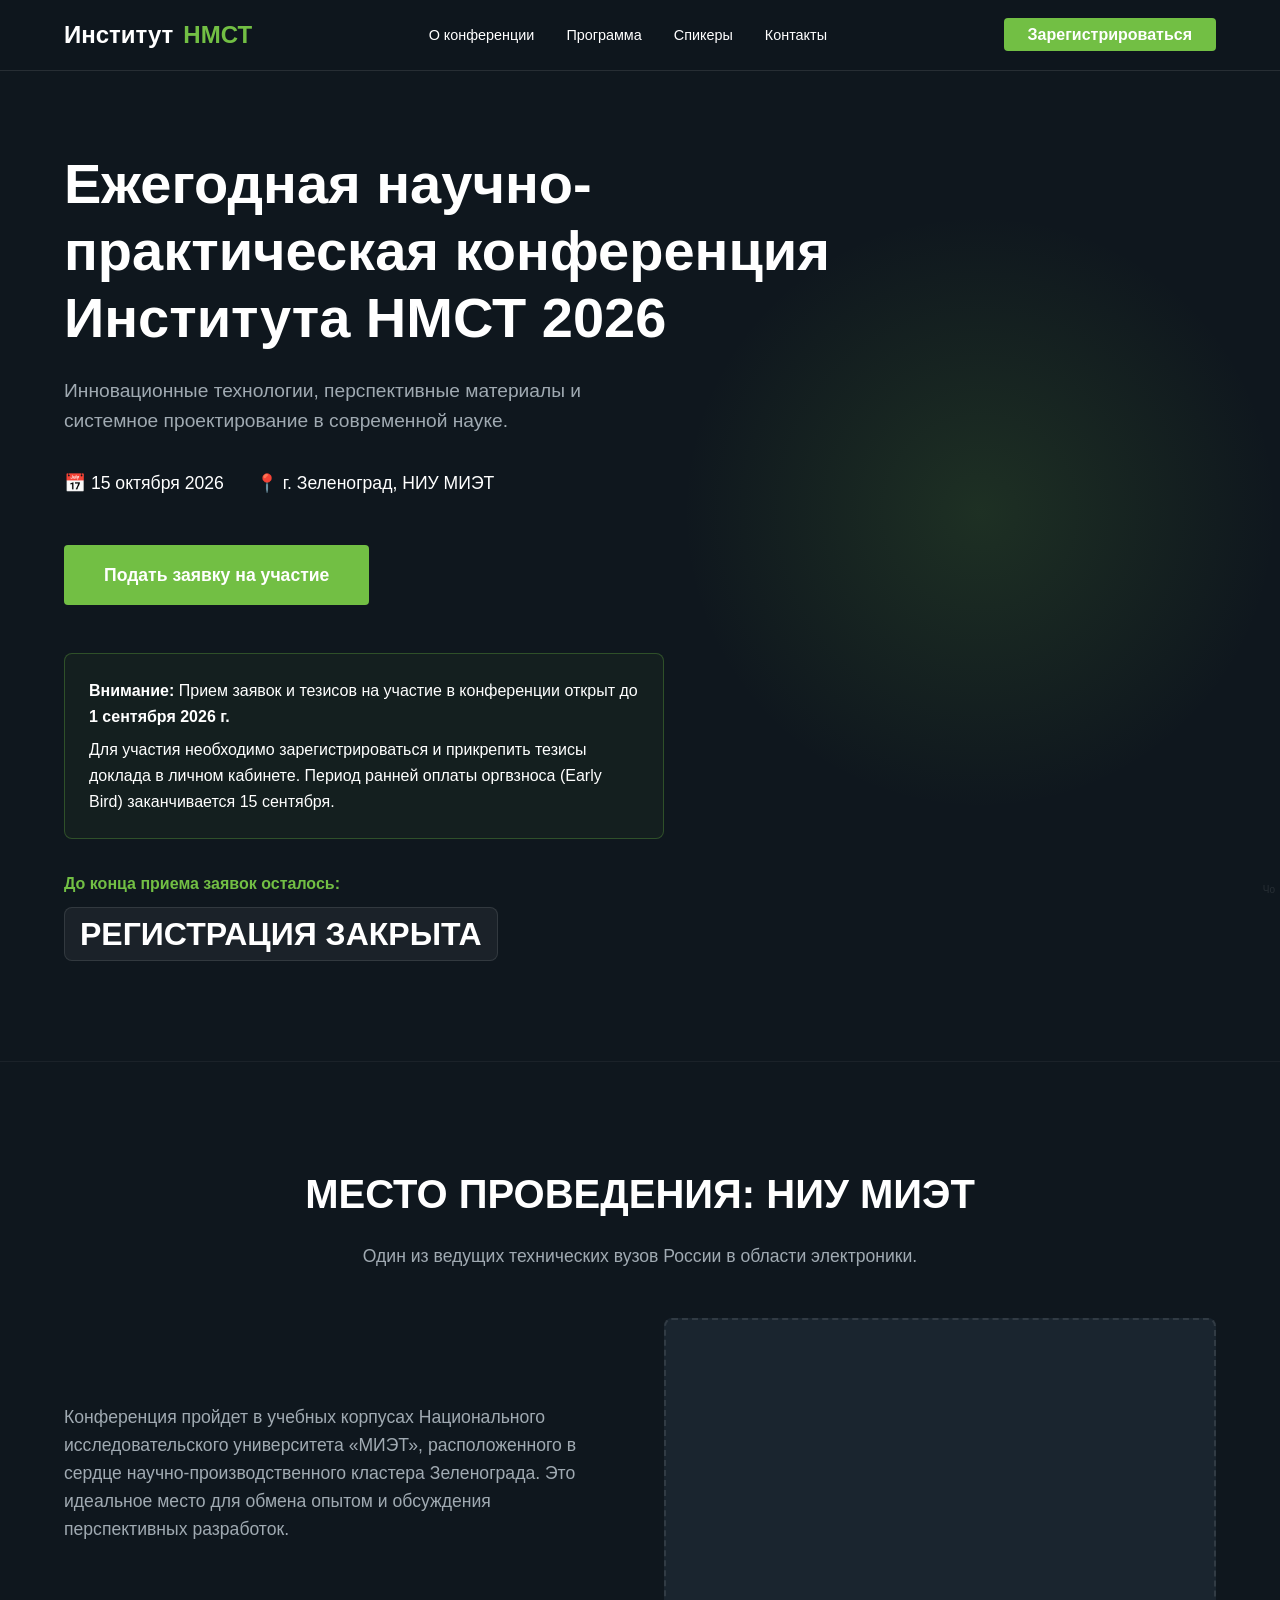
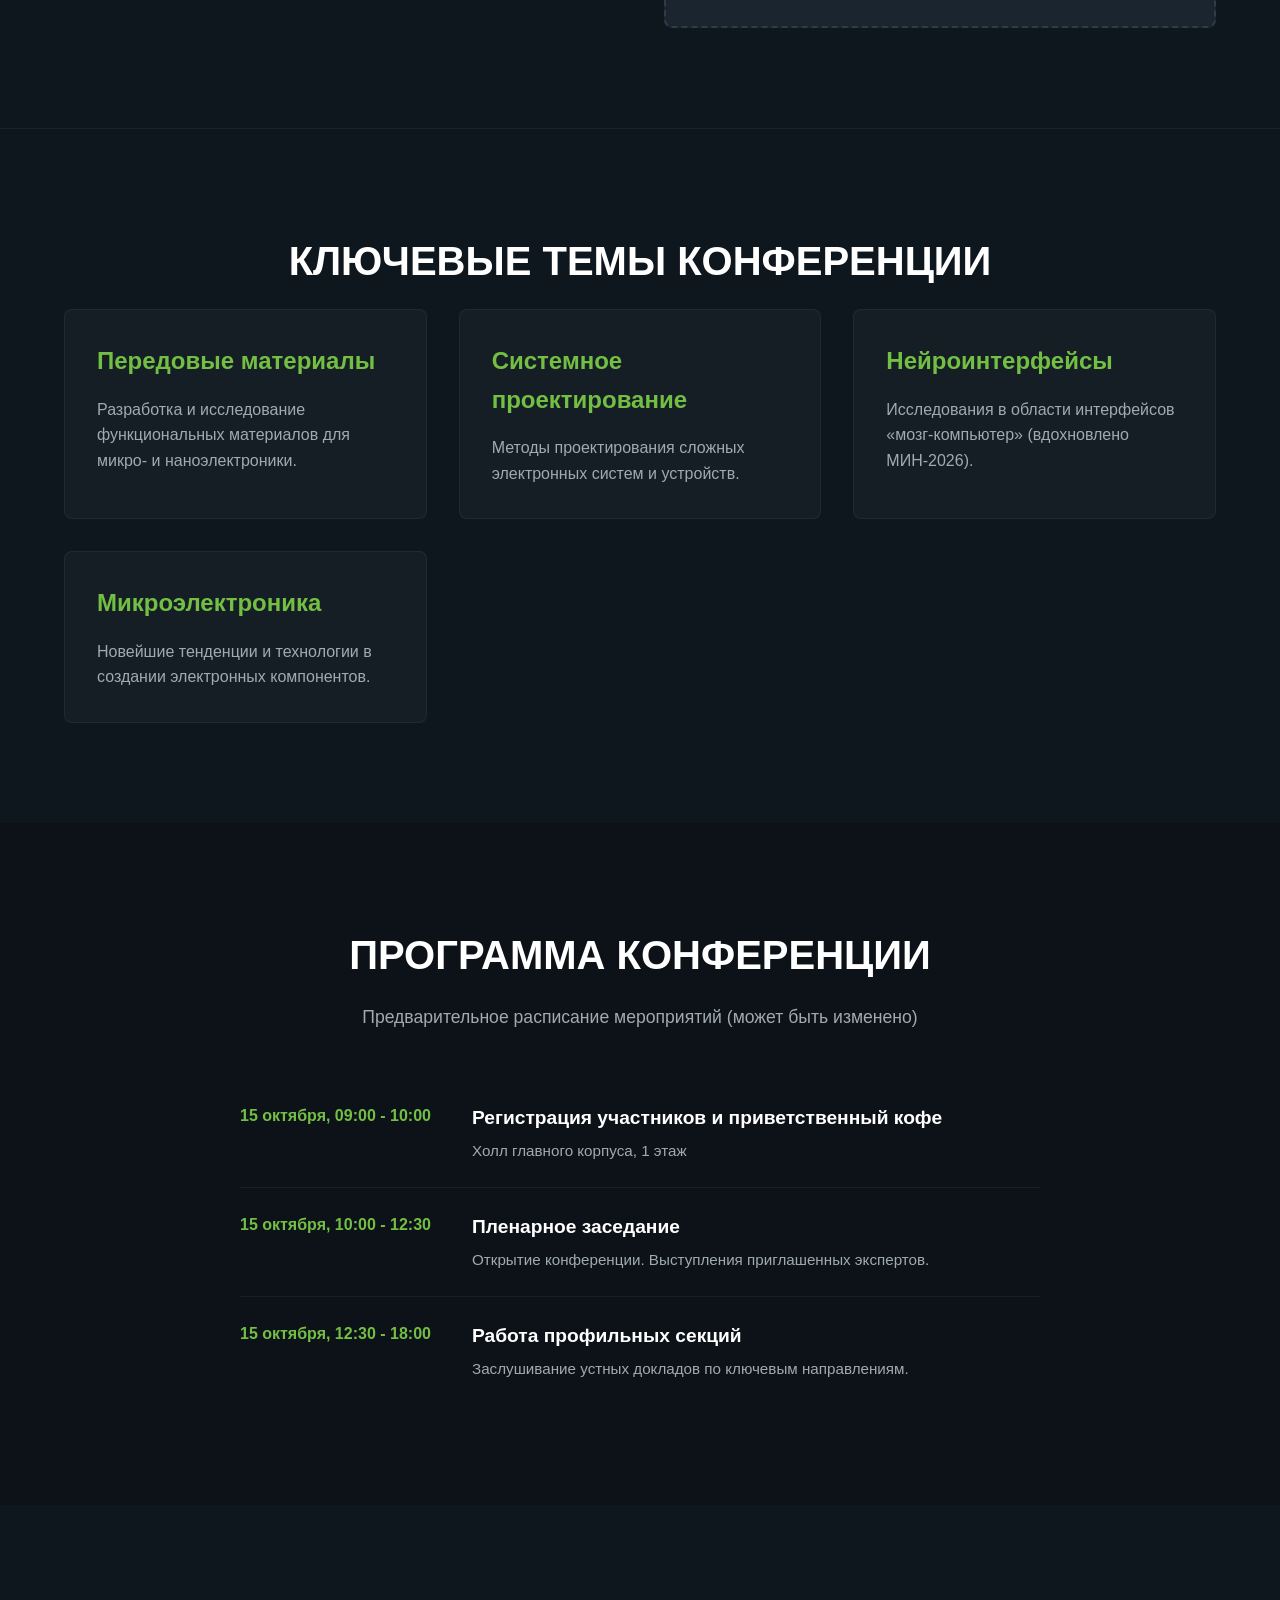
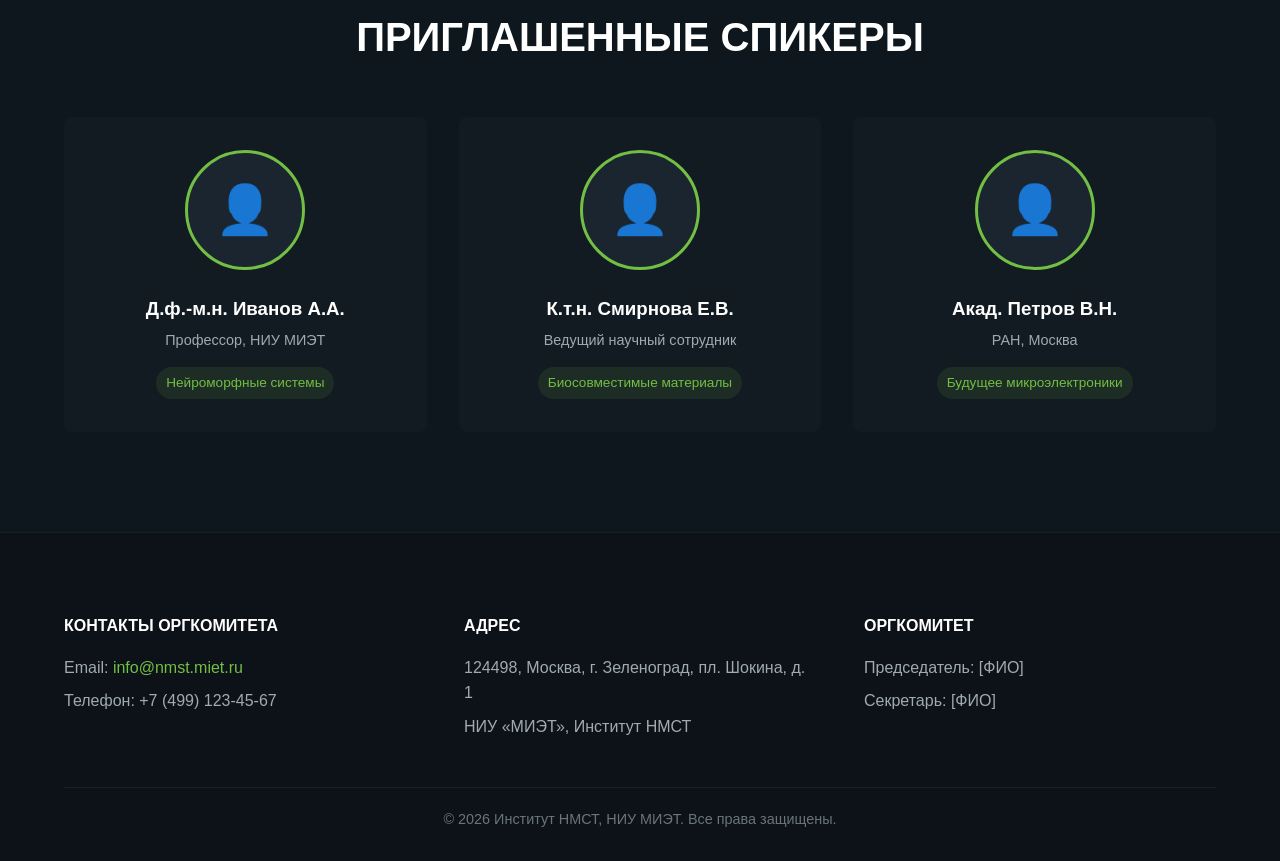
==== commit 9b4c7267: "Update index.html" ====
--- a/index.html
+++ b/index.html
@@ -17,7 +17,9 @@
                 <li><a href="#speakers">Спикеры</a></li>
                 <li><a href="#contacts">Контакты</a></li>
             </ul>
-            <a href="register.html" class="btn-register-sm">Зарегистрироваться</a>
+            <div id="authBlock">
+                <a href="register.html" class="btn-register-sm">Зарегистрироваться</a>
+            </div>
         </nav>
     </header>
 
@@ -163,6 +165,23 @@
     <button id="choBtn" class="cho-btn">Чо</button>
 
     <script>
+        // --- Проверка авторизации ---
+        function checkAuth() {
+            const userName = localStorage.getItem('userName');
+            const authBlock = document.getElementById('authBlock');
+        
+            if (userName && authBlock) {
+                // Заменяем кнопку регистрации на имя со ссылкой в кабинет
+                authBlock.innerHTML = `
+                    <a href="dashboard.html" class="user-link">
+                        👤 ${userName}
+                    </a>
+                `;
+            }
+        }
+        
+        // Запускаем проверку при загрузке страницы
+        checkAuth();
         // --- Логика таймера обратного отсчета ---
         const countDownDate = new Date("Sep 1, 2026 00:00:00").getTime();
         const x = setInterval(function() {
